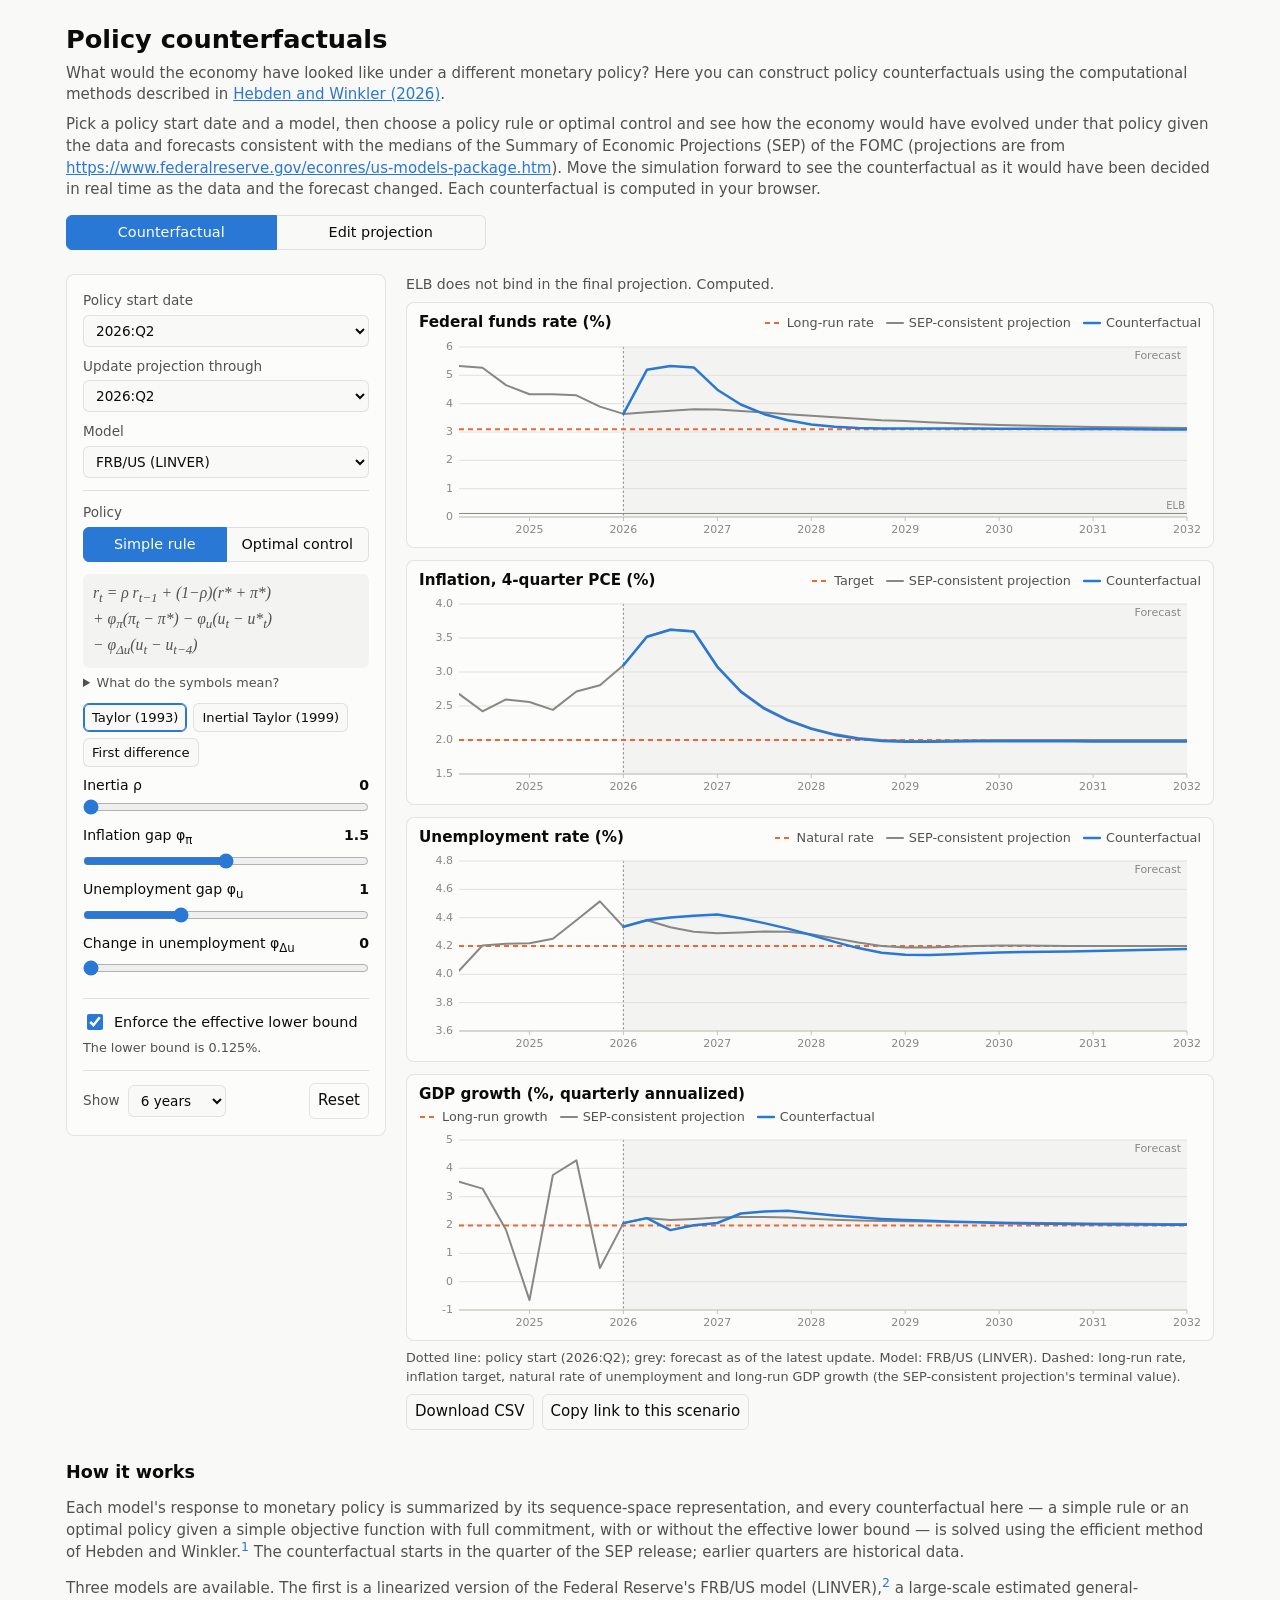
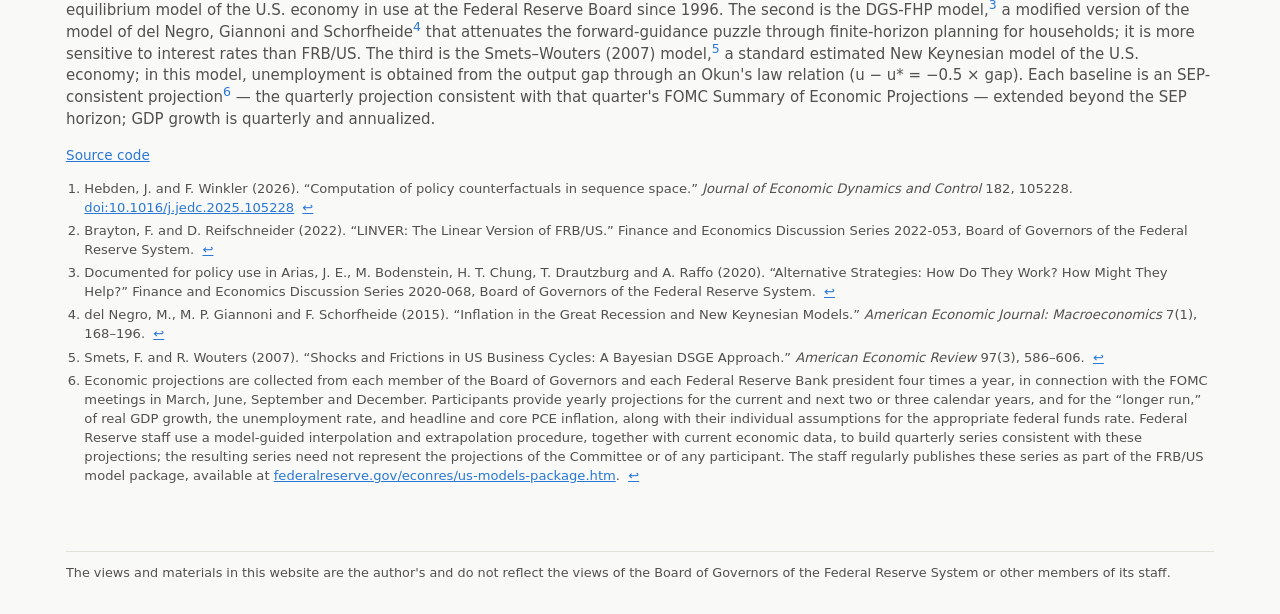
==== web/index.html @ bd397f3a "Open external links in a new tab (they are blank when the page is embedded in Google Sites) Sites su" ====
<!doctype html>
<html lang="en">
<head>
<meta charset="utf-8">
<meta name="viewport" content="width=device-width, initial-scale=1">
<title>Policy Counterfactuals</title>
<meta name="description" content="Interactive monetary policy counterfactuals in sequence space: simple rules and optimal control around SEP-consistent projections, with an effective lower bound.">
<link rel="stylesheet" href="css/style.css?v=__BUILD__">
<script type="module" src="js/app.js?v=__BUILD__"></script>
</head>
<body>
<header class="site">
  <h1>Policy counterfactuals</h1>
  <p class="lede">What would the economy have looked like under a different monetary policy? Here you
    can construct policy counterfactuals using the computational methods described in
    <a href="https://doi.org/10.1016/j.jedc.2025.105228" target="_blank" rel="noopener noreferrer">Hebden and Winkler (2026)</a>.</p>
  <p class="lede">Pick a policy start date and a model, then choose a policy rule or optimal control and see how the
    economy would have evolved under that policy given the data and forecasts consistent with the medians of the
    Summary of Economic Projections (SEP) of the FOMC (projections are from
    <a href="https://www.federalreserve.gov/econres/us-models-package.htm" target="_blank" rel="noopener noreferrer">https://www.federalreserve.gov/econres/us-models-package.htm</a>). Move the simulation forward to see the counterfactual as it
    would have been decided in real time as the data and the forecast changed. Each counterfactual is computed in
    your browser.</p>
  <fieldset class="segmented modes">
    <legend class="sr">Mode</legend>
    <label><input type="radio" name="mode" value="cf" checked autocomplete="off"> Counterfactual</label>
    <label><input type="radio" name="mode" value="edit" autocomplete="off"> Edit projection</label>
  </fieldset>
</header>

<main>
  <aside class="controls" aria-label="Scenario settings">
    <section>
      <label class="field">Policy start date
        <select id="vintage-start"></select>
      </label>
      <label class="field">Update projection through
        <select id="vintage-end"></select>
      </label>
      <p class="hint" id="sequence-hint"></p>
      <label class="field">Model
        <select id="model"></select>
      </label>
    </section>

    <section id="policy-section">
      <fieldset class="segmented">
        <legend>Policy</legend>
        <label><input type="radio" name="policy" value="rule"> Simple rule</label>
        <label><input type="radio" name="policy" value="commitment"> Optimal control</label>
      </fieldset>

      <div id="rule-controls">
        <p class="formula"><span>r<sub>t</sub> = ρ r<sub>t−1</sub></span> <span>+ (1−ρ)(r* + π*)</span>
          <span>+ φ<sub>π</sub>(π<sub>t</sub> − π*)</span> <span>− φ<sub>u</sub>(u<sub>t</sub> − u*<sub>t</sub>)</span>
          <span>− φ<sub>Δu</sub>(u<sub>t</sub> − u<sub>t−4</sub>)</span></p>
        <details class="symbols">
          <summary>What do the symbols mean?</summary>
          <dl>
            <dt>r<sub>t</sub></dt><dd>federal funds rate in quarter t (%)</dd>
            <dt>π<sub>t</sub></dt><dd>inflation, the four-quarter change in the PCE price index (%)</dd>
            <dt>u<sub>t</sub></dt><dd>unemployment rate (%); <i>u*<sub>t</sub></i> is the natural rate of unemployment</dd>
            <dt>π*</dt><dd>the inflation target</dd>
            <dt>r*</dt><dd>the real neutral interest rate, so r* + π* is the long-run level of the funds rate</dd>
            <dt>ρ</dt><dd>inertia: how much of last quarter's rate carries over (0 = none, 1 = the rule only changes the rate)</dd>
            <dt>φ<sub>π</sub></dt><dd>response to inflation above target</dd>
            <dt>φ<sub>u</sub></dt><dd>response to unemployment above its natural rate</dd>
            <dt>φ<sub>Δu</sub></dt><dd>response to the change in unemployment over the past four quarters</dd>
          </dl>
        </details>
        <div class="presets" id="rule-presets" role="group" aria-label="Rule presets"></div>
        <label class="slider">
          <span><span>Inertia ρ</span> <output id="rho-out"></output></span>
          <input type="range" id="rho" min="0" max="1" step="0.01">
        </label>
        <label class="slider">
          <span><span>Inflation gap φ<sub>π</sub></span> <output id="phi_pi-out"></output></span>
          <input type="range" id="phi_pi" min="0" max="3" step="0.025">
        </label>
        <label class="slider">
          <span><span>Unemployment gap φ<sub>u</sub></span> <output id="phi_u-out"></output></span>
          <input type="range" id="phi_u" min="0" max="3" step="0.05">
        </label>
        <label class="slider">
          <span><span>Change in unemployment φ<sub>Δu</sub></span> <output id="phi_du-out"></output></span>
          <input type="range" id="phi_du" min="0" max="2" step="0.05">
        </label>
      </div>

      <div id="loss-controls" hidden>
        <p class="formula"><span>min Σ<sub>t</sub> β<sup>t</sup> [ (π<sub>t</sub> − π*)<sup>2</sup></span>
          <span>+ λ<sub>u</sub>(u<sub>t</sub> − u*<sub>t</sub>)<sup>2</sup></span>
          <span>+ λ<sub>Δr</sub>(r<sub>t</sub> − r<sub>t−1</sub>)<sup>2</sup> ]</span></p>
        <details class="symbols">
          <summary>What do the symbols mean?</summary>
          <dl>
            <dt>min Σ<sub>t</sub></dt><dd>the policymaker chooses the funds rate path that minimizes the total loss over all future quarters t</dd>
            <dt>β</dt><dd>discount factor: how much later quarters count relative to earlier ones (fixed at 0.9963)</dd>
            <dt>π<sub>t</sub>, π*</dt><dd>inflation (four-quarter PCE) and the inflation target</dd>
            <dt>u<sub>t</sub>, u*<sub>t</sub></dt><dd>unemployment rate and the natural rate of unemployment</dd>
            <dt>r<sub>t</sub></dt><dd>federal funds rate in quarter t, so r<sub>t</sub> − r<sub>t−1</sub> is its change</dd>
            <dt>λ<sub>u</sub></dt><dd>weight on unemployment gaps, relative to inflation gaps (whose weight is 1)</dd>
            <dt>λ<sub>Δr</sub></dt><dd>weight on changes in the funds rate, relative to inflation gaps</dd>
          </dl>
        </details>
        <div class="presets" id="loss-presets" role="group" aria-label="Loss presets"></div>
        <label class="slider">
          <span><span>Unemployment weight λ<sub>u</sub></span> <output id="lam_u-out"></output></span>
          <input type="range" id="lam_u" min="0" step="1">
        </label>
        <label class="slider">
          <span><span>Rate-change weight λ<sub>Δr</sub></span> <output id="lam_dr-out"></output></span>
          <input type="range" id="lam_dr" min="0" step="1">
        </label>
        <p class="hint">Weight on inflation normalized to 1; discount factor β = 0.9963. The policymaker optimizes at the SEP date
          under commitment: a path for the funds rate that is never revisited.</p>
      </div>
    </section>

    <section id="elb-section">
      <label class="check"><input type="checkbox" id="elb_on"> Enforce the effective lower bound</label>
      <p class="hint">The lower bound is 0.125%.</p>
    </section>

    <section id="edit-section" hidden>
      <p class="hint first" id="editing-which"></p>
      <p class="hint">Drag a projection line up or down in the charts. Choose the brush above the charts.</p>
      <p class="sub">Long-run levels</p>
      <div class="levels">
        <label>Inflation target π* <input type="number" id="pistar" step="0.25" min="-2" max="10"></label>
        <label>Natural unemployment u* <input type="number" id="ustar" step="0.25" min="0" max="15"></label>
        <label>Long-run funds rate <input type="number" id="lrrate" step="0.25" min="-3" max="12"></label>
        <label id="gstar-row">Long-run GDP growth <input type="number" id="gstar" step="0.25" min="-2" max="8"></label>
      </div>
      <p class="hint" id="lr-rate"></p>
      <p class="hint">Changing a level also moves the projection's paths so they converge to it, and sets the rule intercept and the loss-function target. Changing π* keeps r* fixed, so the long-run funds rate moves with it.</p>
      <div class="edit-buttons">
        <button type="button" id="undo-edit" class="ghost" disabled>Undo</button>
        <button type="button" id="reset-base" class="ghost">Reset to SEP-consistent projections</button>
      </div>
    </section>

    <section class="row">
      <label class="field inline">Show
        <select id="years">
          <option value="3">3 years</option>
          <option value="6">6 years</option>
          <option value="10">10 years</option>
          <option value="20">20 years</option>
        </select>
      </label>
      <button type="button" id="reset" class="ghost">Reset</button>
    </section>
  </aside>

  <section class="results" aria-live="polite">
    <div id="brush-bar" class="brush" hidden>
      <span>Brush</span>
      <div class="presets" role="group" aria-label="Brush width">
        <button type="button" data-brush="point">Single point</button>
        <button type="button" data-brush="2">1 year</button>
        <button type="button" data-brush="6">3 years</button>
      </div>
    </div>
    <p id="edit-notice" class="notice" hidden>Your changes are applied to all SEP projections uniformly. For example, if
      you raise inflation in 2025 by 1 percentage point and start the simulation in 2022, policymakers already expect
      higher inflation in 2022. Surprises or slow learning about user edits are not currently supported in this web
      application.</p>
    <p id="status" class="status">Loading data…</p>
    <div id="charts" class="charts"></div>
    <p class="note"><span id="proj-note"></span> Dashed: long-run rate, inflation target, natural rate
      of unemployment and long-run GDP growth (the SEP-consistent projection's terminal value).</p>
    <div class="actions">
      <button type="button" id="download" class="ghost">Download CSV</button>
      <button type="button" id="copy-link" class="ghost">Copy link to this scenario</button>
    </div>
  </section>
</main>

<section class="about">
  <h2>How it works</h2>
  <p>Each model's response to monetary policy is summarized by its sequence-space representation, and every
    counterfactual here — a simple rule or an optimal policy given a simple objective function with full commitment, with or without the effective
    lower bound — is solved using the efficient method of Hebden and Winkler.<sup><a href="#fn-hw" id="fnref-hw">1</a></sup>
    The counterfactual starts in the quarter of the SEP release; earlier quarters are historical data.</p>
  <p>Three models are available. The first is a linearized version of the Federal Reserve's FRB/US model
    (LINVER),<sup><a href="#fn-linver" id="fnref-linver">2</a></sup> a large-scale estimated general-equilibrium
    model of the U.S. economy in use at the Federal Reserve Board since 1996. The second is the DGS-FHP
    model,<sup><a href="#fn-dgsfhp" id="fnref-dgsfhp">3</a></sup> a modified version of the model of
    del Negro, Giannoni and Schorfheide<sup><a href="#fn-dgs" id="fnref-dgs">4</a></sup> that attenuates the
    forward-guidance puzzle through finite-horizon planning for households; it is more sensitive to interest
    rates than FRB/US. The third is the Smets–Wouters (2007) model,<sup><a href="#fn-sw" id="fnref-sw">5</a></sup>
    a standard estimated New Keynesian model of the U.S. economy; in this model, unemployment is obtained from
    the output gap through an Okun's law relation (u − u* = −0.5 × gap). Each baseline is an SEP-consistent
    projection<sup><a href="#fn-sep" id="fnref-sep">6</a></sup> — the quarterly projection consistent with
    that quarter's FOMC Summary of Economic Projections — extended beyond the SEP horizon; GDP growth is
    quarterly and annualized.</p>
  <p class="cite"><a href="https://github.com/fwnklr/policy_interactive" target="_blank" rel="noopener noreferrer">Source code</a></p>
  <ol class="footnotes">
    <li id="fn-hw">Hebden, J. and F. Winkler (2026). “Computation of policy counterfactuals in sequence
      space.” <i>Journal of Economic Dynamics and Control</i> 182, 105228.
      <a href="https://doi.org/10.1016/j.jedc.2025.105228" target="_blank" rel="noopener noreferrer">doi:10.1016/j.jedc.2025.105228</a>
      <a href="#fnref-hw" class="fn-back" aria-label="Back to text">↩</a></li>
    <li id="fn-linver">Brayton, F. and D. Reifschneider (2022). “LINVER: The Linear Version of FRB/US.”
      Finance and Economics Discussion Series 2022-053, Board of Governors of the Federal Reserve System.
      <a href="#fnref-linver" class="fn-back" aria-label="Back to text">↩</a></li>
    <li id="fn-dgsfhp">Documented for policy use in Arias, J. E., M. Bodenstein, H. T. Chung, T. Drautzburg
      and A. Raffo (2020). “Alternative Strategies: How Do They Work? How Might They Help?” Finance and
      Economics Discussion Series 2020-068, Board of Governors of the Federal Reserve System.
      <a href="#fnref-dgsfhp" class="fn-back" aria-label="Back to text">↩</a></li>
    <li id="fn-dgs">del Negro, M., M. P. Giannoni and F. Schorfheide (2015). “Inflation in the Great
      Recession and New Keynesian Models.” <i>American Economic Journal: Macroeconomics</i> 7(1), 168–196.
      <a href="#fnref-dgs" class="fn-back" aria-label="Back to text">↩</a></li>
    <li id="fn-sw">Smets, F. and R. Wouters (2007). “Shocks and Frictions in US Business Cycles: A Bayesian
      DSGE Approach.” <i>American Economic Review</i> 97(3), 586–606.
      <a href="#fnref-sw" class="fn-back" aria-label="Back to text">↩</a></li>
    <li id="fn-sep">Economic projections are collected from each member of the Board of Governors and each
      Federal Reserve Bank president four times a year, in connection with the FOMC meetings in March, June,
      September and December. Participants provide yearly projections for the current and next two or three
      calendar years, and for the “longer run,” of real GDP growth, the unemployment rate, and headline and
      core PCE inflation, along with their individual assumptions for the appropriate federal funds rate.
      Federal Reserve staff use a model-guided interpolation and extrapolation procedure, together with
      current economic data, to build quarterly series consistent with these projections; the resulting
      series need not represent the projections of the Committee or of any participant. The staff regularly
      publishes these series as part of the FRB/US model package, available at
      <a href="https://www.federalreserve.gov/econres/us-models-package.htm" target="_blank" rel="noopener noreferrer">federalreserve.gov/econres/us-models-package.htm</a>.
      <a href="#fnref-sep" class="fn-back" aria-label="Back to text">↩</a></li>
  </ol>
</section>

<footer class="disclaimer">
  <p>The views and materials in this website are the author's and do not reflect the views of the Board of Governors of
    the Federal Reserve System or other members of its staff.</p>
</footer>
</body>
</html>
---- web/css/style.css ----
:root {
  color-scheme: light;
  --page: #f9f9f7;
  --surface: #fcfcfb;
  --ink: #0b0b0b;
  --ink-2: #52514e;
  --muted: #898781;
  --grid: #e1e0d9;
  --axis: #c3c2b7;
  --border: rgba(11, 11, 11, 0.10);
  --wash: rgba(11, 11, 11, 0.035);
  --cf: #2a78d6;
  --ref: #eb6834;
  --base: #898781;
  --accent: #2a78d6;
  --accent-ink: #ffffff;
  --error: #b3261e;
  --radius: 8px;
  font-family: system-ui, -apple-system, "Segoe UI", sans-serif;
}
@media (prefers-color-scheme: dark) {
  :root:not([data-theme="light"]) {
    color-scheme: dark;
    --page: #0d0d0d;
    --surface: #1a1a19;
    --ink: #ffffff;
    --ink-2: #c3c2b7;
    --muted: #898781;
    --grid: #2c2c2a;
    --axis: #383835;
    --border: rgba(255, 255, 255, 0.10);
    --wash: rgba(255, 255, 255, 0.04);
    --cf: #3987e5;
    --ref: #d95926;
    --base: #9a9890;
    --accent: #3987e5;
    --error: #f2877f;
  }
}
:root[data-theme="dark"] {
  color-scheme: dark;
  --page: #0d0d0d;
  --surface: #1a1a19;
  --ink: #ffffff;
  --ink-2: #c3c2b7;
  --muted: #898781;
  --grid: #2c2c2a;
  --axis: #383835;
  --border: rgba(255, 255, 255, 0.10);
  --wash: rgba(255, 255, 255, 0.04);
  --cf: #3987e5;
  --ref: #d95926;
  --base: #9a9890;
  --accent: #3987e5;
  --error: #f2877f;
}

* { box-sizing: border-box; }
body {
  margin: 0;
  background: var(--page);
  color: var(--ink);
  font-size: 15px;
  line-height: 1.45;
}
h1, h2, h3 { line-height: 1.2; margin: 0; }

header.site, main, .about, .disclaimer {
  max-width: 1180px;
  margin: 0 auto;
  padding: 0 16px;
}
header.site { padding-top: 24px; padding-bottom: 8px; }
header.site h1 { font-size: 1.6rem; font-weight: 650; }
.lede { color: var(--ink-2); margin: 8px 0 0; }
.lede a { color: var(--accent); }

main {
  display: grid;
  grid-template-columns: 320px minmax(0, 1fr);
  gap: 20px;
  padding-top: 16px;
  padding-bottom: 16px;
  align-items: start;
}
@media (max-width: 860px) {
  main { grid-template-columns: minmax(0, 1fr); }
}

/* ---------- controls ---------- */
.controls {
  background: var(--surface);
  border: 1px solid var(--border);
  border-radius: var(--radius);
  padding: 4px 16px;
}
@media (min-width: 861px) {
  .controls { position: sticky; top: 12px; }
}
.controls section { padding: 12px 0; border-top: 1px solid var(--grid); }
.controls section:first-child { border-top: 0; }
.field { display: grid; gap: 4px; font-size: 0.85rem; color: var(--ink-2); margin-bottom: 10px; }
.field:last-child { margin-bottom: 0; }
.field.inline { display: flex; align-items: center; gap: 8px; margin: 0; }
select, button {
  font: inherit;
  color: var(--ink);
  background: var(--page);
  border: 1px solid var(--border);
  border-radius: 6px;
  padding: 6px 8px;
}
select { width: 100%; }
.field.inline select { width: auto; }
button { cursor: pointer; }
button:hover { background: var(--wash); }
button:focus-visible, select:focus-visible, input:focus-visible, svg:focus-visible {
  outline: 2px solid var(--accent);
  outline-offset: 2px;
}

.segmented { border: 0; padding: 0; margin: 0 0 12px; display: flex; gap: 0; flex-wrap: wrap; }
.segmented legend { font-size: 0.85rem; color: var(--ink-2); margin-bottom: 4px; padding: 0; }
.segmented label {
  flex: 1;
  text-align: center;
  font-size: 0.9rem;
  padding: 6px 8px;
  border: 1px solid var(--border);
  cursor: pointer;
  background: var(--page);
}
.segmented label:first-of-type { border-radius: 6px 0 0 6px; }
.segmented label:last-of-type { border-radius: 0 6px 6px 0; border-left: 0; }
.segmented input { position: absolute; opacity: 0; pointer-events: none; }
.segmented label:has(input:checked) { background: var(--accent); color: var(--accent-ink); border-color: var(--accent); }
.segmented label:has(input:focus-visible) { outline: 2px solid var(--accent); outline-offset: 2px; }

.formula {
  font-family: "Times New Roman", Times, serif;
  font-style: italic;
  font-size: 0.98rem;
  color: var(--ink-2);
  background: var(--wash);
  border-radius: 6px;
  padding: 8px 10px;
  margin: 0 0 10px;
}
.formula > span { white-space: nowrap; }
.presets { display: flex; flex-wrap: wrap; gap: 6px; margin-bottom: 8px; }
.presets button { font-size: 0.82rem; padding: 4px 8px; }
.presets button[aria-pressed="true"] { border-color: var(--accent); box-shadow: inset 0 0 0 1px var(--accent); }

.slider { display: grid; gap: 2px; margin: 8px 0; font-size: 0.88rem; }
.slider > span { display: flex; justify-content: space-between; gap: 8px; }
.slider output { font-variant-numeric: tabular-nums; font-weight: 600; }
input[type="range"] { width: 100%; accent-color: var(--accent); margin: 2px 0; }
input[type="range"]:disabled { opacity: 0.4; }
.hint { font-size: 0.8rem; color: var(--ink-2); margin: 6px 0 0; }
.check { display: flex; gap: 8px; align-items: center; font-size: 0.9rem; }
.check input { accent-color: var(--accent); width: 16px; height: 16px; }
.row { display: flex; justify-content: space-between; align-items: center; gap: 8px; }
.ghost { background: transparent; }

/* ---------- results ---------- */
.results { min-width: 0; }
.status { margin: 0 0 8px; min-height: 1.45em; font-size: 0.88rem; color: var(--ink-2); }
.status[data-kind="error"] { color: var(--error); font-weight: 600; }
.charts { display: grid; gap: 12px; transition: opacity 0.15s; }
body.busy .charts { opacity: 0.6; }
.panel {
  margin: 0;
  background: var(--surface);
  border: 1px solid var(--border);
  border-radius: var(--radius);
  padding: 10px 12px 4px;
}
.panel figcaption { display: flex; flex-wrap: wrap; justify-content: space-between; align-items: baseline; gap: 4px 12px; }
.panel h3 { font-size: 0.95rem; font-weight: 600; }
.panel-legend { display: flex; flex-wrap: wrap; gap: 4px 12px; font-size: 0.8rem; color: var(--ink-2); }
.key { display: inline-flex; align-items: center; gap: 5px; }
.plot { position: relative; height: 210px; }
@media (max-width: 520px) { .plot { height: 180px; } }
.plot svg { display: block; width: 100%; height: 100%; touch-action: pan-y; }

.grid { stroke: var(--grid); stroke-width: 1; }
.axis { stroke: var(--axis); stroke-width: 1; }
.tick { fill: var(--muted); font-size: 11px; font-variant-numeric: tabular-nums; }
.projection { fill: var(--wash); }
.proj-label { fill: var(--muted); font-size: 11px; }
.mark-rule { stroke: var(--muted); stroke-width: 1; stroke-dasharray: 1.5 3; stroke-linecap: round; }
.hline { stroke: var(--muted); stroke-width: 1; }
.hline-label { fill: var(--muted); font-size: 10px; }
.series { fill: none; stroke-width: 2; stroke-linejoin: round; stroke-linecap: round; }
.series.cf { stroke: var(--cf); stroke-width: 2.5; }
.series.base { stroke: var(--base); }
.series.ref { stroke: var(--ref); stroke-dasharray: 5 4; stroke-linecap: butt; }
.crosshair { stroke: var(--muted); stroke-width: 1; }
.dot { stroke: var(--surface); stroke-width: 2; }
.dot.cf { fill: var(--cf); }
.dot.base { fill: var(--base); }
.dot.ref { fill: var(--ref); }
.hit { fill: transparent; cursor: crosshair; }

.tooltip {
  position: absolute;
  top: 6px;
  pointer-events: none;
  background: var(--surface);
  border: 1px solid var(--border);
  border-radius: 6px;
  box-shadow: 0 2px 8px rgba(0, 0, 0, 0.12);
  padding: 6px 8px;
  font-size: 0.8rem;
  white-space: nowrap;
  z-index: 2;
}
.tip-date { color: var(--ink-2); margin-bottom: 2px; }
.tip-row { display: flex; align-items: center; gap: 6px; }
.tip-row strong { font-variant-numeric: tabular-nums; min-width: 3.2em; }
.tip-row span { color: var(--ink-2); }

.note { font-size: 0.8rem; color: var(--ink-2); margin: 8px 0; }
.actions { display: flex; flex-wrap: wrap; gap: 8px; }

/* ---------- about ---------- */
.about { padding-top: 8px; padding-bottom: 40px; color: var(--ink-2); max-width: 1180px; }
.about h2 { font-size: 1.1rem; color: var(--ink); margin: 8px 0; }
.about p { max-width: none; }
.about a { color: var(--accent); }
.cite { font-size: 0.85rem; }
.about sup { line-height: 0; }
.about sup a { text-decoration: none; }
.footnotes {
  max-width: none;
  font-size: 0.82rem;
  color: var(--ink-2);
  padding-left: 1.4em;
  margin: 14px 0;
}
.footnotes li { margin: 4px 0; }
.fn-back { margin-left: 4px; }

/* ---------- edit mode ---------- */
.sr { position: absolute; width: 1px; height: 1px; overflow: hidden; clip: rect(0 0 0 0); }
.segmented.modes { margin: 14px 0 0; max-width: 420px; }
.hint.first { margin-top: 0; }
.sub { font-size: 0.85rem; color: var(--ink-2); margin: 12px 0 4px; }
.levels { display: grid; gap: 6px; }
.levels label { display: flex; justify-content: space-between; align-items: center; gap: 8px; font-size: 0.88rem; }
.levels input {
  width: 5.5em; font: inherit; color: var(--ink); background: var(--page);
  border: 1px solid var(--border); border-radius: 6px; padding: 4px 6px; text-align: right;
}

.editable .hit { cursor: ns-resize; }
.editable svg { touch-action: none; }
.editable .panel { outline: 1px dashed var(--accent); outline-offset: -1px; }
.brush { display: flex; align-items: center; gap: 10px; margin: 0 0 8px; font-size: 0.85rem; color: var(--ink-2); }
.brush .presets { margin: 0; }
.brush[hidden] { display: none; }

.disclaimer { padding-top: 12px; padding-bottom: 32px; color: var(--ink-2); font-size: 0.8rem; }
.disclaimer p { margin: 0; padding-top: 12px; border-top: 1px solid var(--grid); }

.edit-buttons { display: flex; gap: 8px; flex-wrap: wrap; margin-top: 10px; }
.edit-buttons button:disabled { opacity: 0.45; cursor: default; }
.notice {
  margin: 0 0 10px; padding: 8px 12px; font-size: 0.85rem; color: var(--ink);
  background: var(--wash); border-left: 3px solid var(--ref); border-radius: 4px;
}

.symbols { margin: -4px 0 10px; font-size: 0.8rem; color: var(--ink-2); }
.symbols summary { cursor: pointer; }
.symbols dl { display: grid; grid-template-columns: max-content 1fr; gap: 4px 10px; margin: 8px 0 0; }
.symbols dt { font-family: "Times New Roman", Times, serif; font-style: italic; color: var(--ink); white-space: nowrap; }
.symbols dd { margin: 0; }
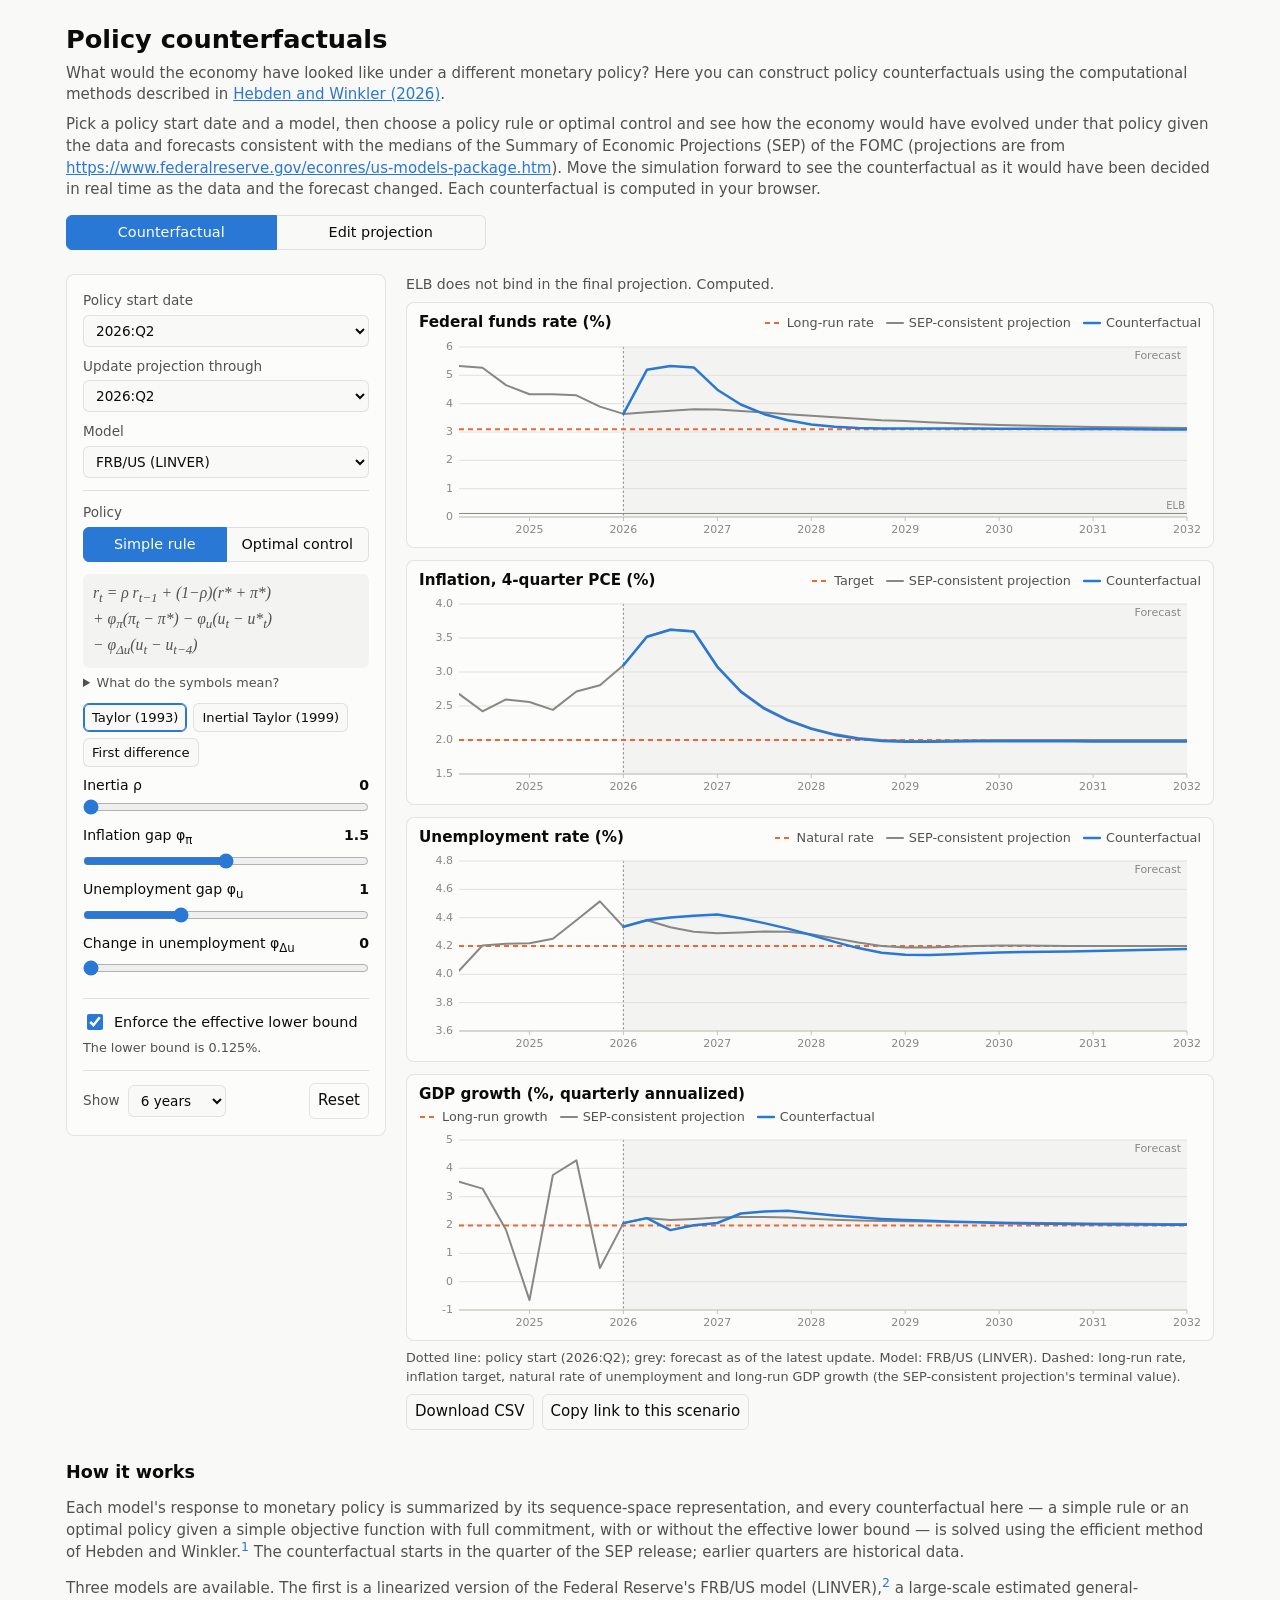
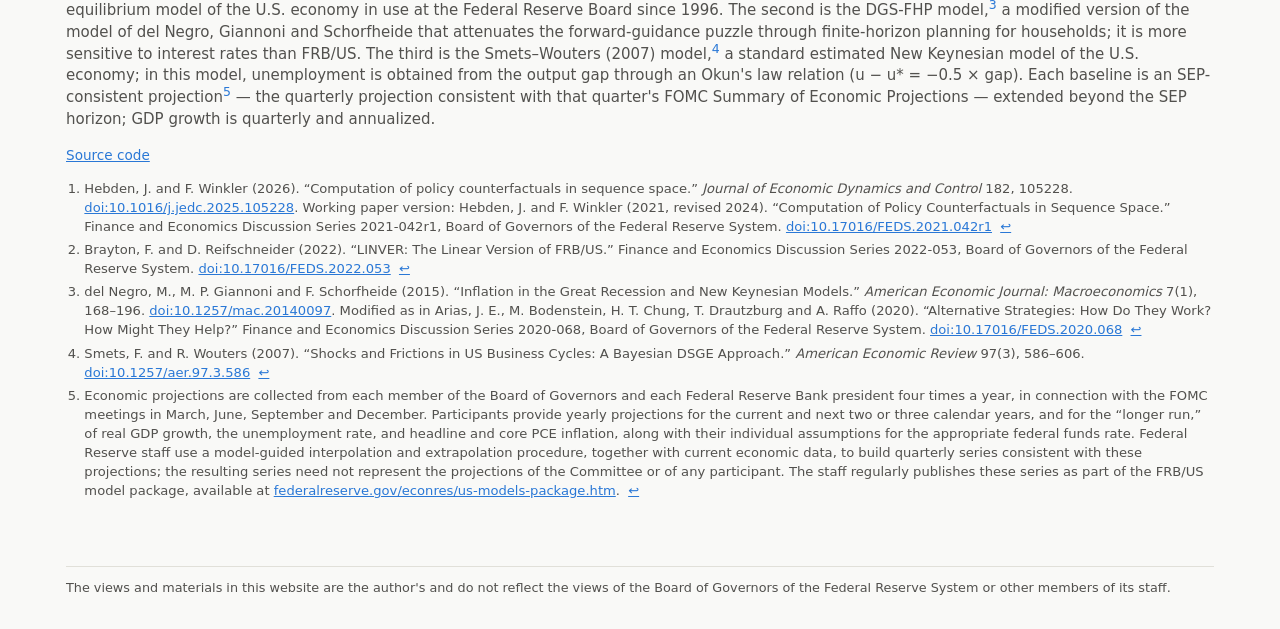
==== commit 224b8220: "Footnotes: DOI links throughout, FEDS working paper version, merged DGS-FHP reference - DOI links fo" ====
--- a/web/index.html
+++ b/web/index.html
@@ -186,32 +186,35 @@
     (LINVER),<sup><a href="#fn-linver" id="fnref-linver">2</a></sup> a large-scale estimated general-equilibrium
     model of the U.S. economy in use at the Federal Reserve Board since 1996. The second is the DGS-FHP
     model,<sup><a href="#fn-dgsfhp" id="fnref-dgsfhp">3</a></sup> a modified version of the model of
-    del Negro, Giannoni and Schorfheide<sup><a href="#fn-dgs" id="fnref-dgs">4</a></sup> that attenuates the
+    del Negro, Giannoni and Schorfheide that attenuates the
     forward-guidance puzzle through finite-horizon planning for households; it is more sensitive to interest
-    rates than FRB/US. The third is the Smets–Wouters (2007) model,<sup><a href="#fn-sw" id="fnref-sw">5</a></sup>
+    rates than FRB/US. The third is the Smets–Wouters (2007) model,<sup><a href="#fn-sw" id="fnref-sw">4</a></sup>
     a standard estimated New Keynesian model of the U.S. economy; in this model, unemployment is obtained from
     the output gap through an Okun's law relation (u − u* = −0.5 × gap). Each baseline is an SEP-consistent
-    projection<sup><a href="#fn-sep" id="fnref-sep">6</a></sup> — the quarterly projection consistent with
+    projection<sup><a href="#fn-sep" id="fnref-sep">5</a></sup> — the quarterly projection consistent with
     that quarter's FOMC Summary of Economic Projections — extended beyond the SEP horizon; GDP growth is
     quarterly and annualized.</p>
   <p class="cite"><a href="https://github.com/fwnklr/policy_interactive" target="_blank" rel="noopener noreferrer">Source code</a></p>
   <ol class="footnotes">
     <li id="fn-hw">Hebden, J. and F. Winkler (2026). “Computation of policy counterfactuals in sequence
-      space.” <i>Journal of Economic Dynamics and Control</i> 182, 105228.
-      <a href="https://doi.org/10.1016/j.jedc.2025.105228" target="_blank" rel="noopener noreferrer">doi:10.1016/j.jedc.2025.105228</a>
+      space.” <i>Journal of Economic Dynamics and Control</i> 182, 105228. <a href="https://doi.org/10.1016/j.jedc.2025.105228" target="_blank" rel="noopener noreferrer">doi:10.1016/j.jedc.2025.105228</a>.
+      Working paper version: Hebden, J. and F. Winkler (2021, revised 2024). “Computation of Policy Counterfactuals
+      in Sequence Space.” Finance and Economics Discussion Series 2021-042r1, Board of Governors of the Federal
+      Reserve System. <a href="https://doi.org/10.17016/FEDS.2021.042r1" target="_blank" rel="noopener noreferrer">doi:10.17016/FEDS.2021.042r1</a>
       <a href="#fnref-hw" class="fn-back" aria-label="Back to text">↩</a></li>
     <li id="fn-linver">Brayton, F. and D. Reifschneider (2022). “LINVER: The Linear Version of FRB/US.”
       Finance and Economics Discussion Series 2022-053, Board of Governors of the Federal Reserve System.
+      <a href="https://doi.org/10.17016/FEDS.2022.053" target="_blank" rel="noopener noreferrer">doi:10.17016/FEDS.2022.053</a>
       <a href="#fnref-linver" class="fn-back" aria-label="Back to text">↩</a></li>
-    <li id="fn-dgsfhp">Documented for policy use in Arias, J. E., M. Bodenstein, H. T. Chung, T. Drautzburg
+    <li id="fn-dgsfhp">del Negro, M., M. P. Giannoni and F. Schorfheide (2015). “Inflation in the Great
+      Recession and New Keynesian Models.” <i>American Economic Journal: Macroeconomics</i> 7(1), 168–196.
+      <a href="https://doi.org/10.1257/mac.20140097" target="_blank" rel="noopener noreferrer">doi:10.1257/mac.20140097</a>. Modified as in Arias, J. E., M. Bodenstein, H. T. Chung, T. Drautzburg
       and A. Raffo (2020). “Alternative Strategies: How Do They Work? How Might They Help?” Finance and
       Economics Discussion Series 2020-068, Board of Governors of the Federal Reserve System.
+      <a href="https://doi.org/10.17016/FEDS.2020.068" target="_blank" rel="noopener noreferrer">doi:10.17016/FEDS.2020.068</a>
       <a href="#fnref-dgsfhp" class="fn-back" aria-label="Back to text">↩</a></li>
-    <li id="fn-dgs">del Negro, M., M. P. Giannoni and F. Schorfheide (2015). “Inflation in the Great
-      Recession and New Keynesian Models.” <i>American Economic Journal: Macroeconomics</i> 7(1), 168–196.
-      <a href="#fnref-dgs" class="fn-back" aria-label="Back to text">↩</a></li>
     <li id="fn-sw">Smets, F. and R. Wouters (2007). “Shocks and Frictions in US Business Cycles: A Bayesian
-      DSGE Approach.” <i>American Economic Review</i> 97(3), 586–606.
+      DSGE Approach.” <i>American Economic Review</i> 97(3), 586–606. <a href="https://doi.org/10.1257/aer.97.3.586" target="_blank" rel="noopener noreferrer">doi:10.1257/aer.97.3.586</a>
       <a href="#fnref-sw" class="fn-back" aria-label="Back to text">↩</a></li>
     <li id="fn-sep">Economic projections are collected from each member of the Board of Governors and each
       Federal Reserve Bank president four times a year, in connection with the FOMC meetings in March, June,
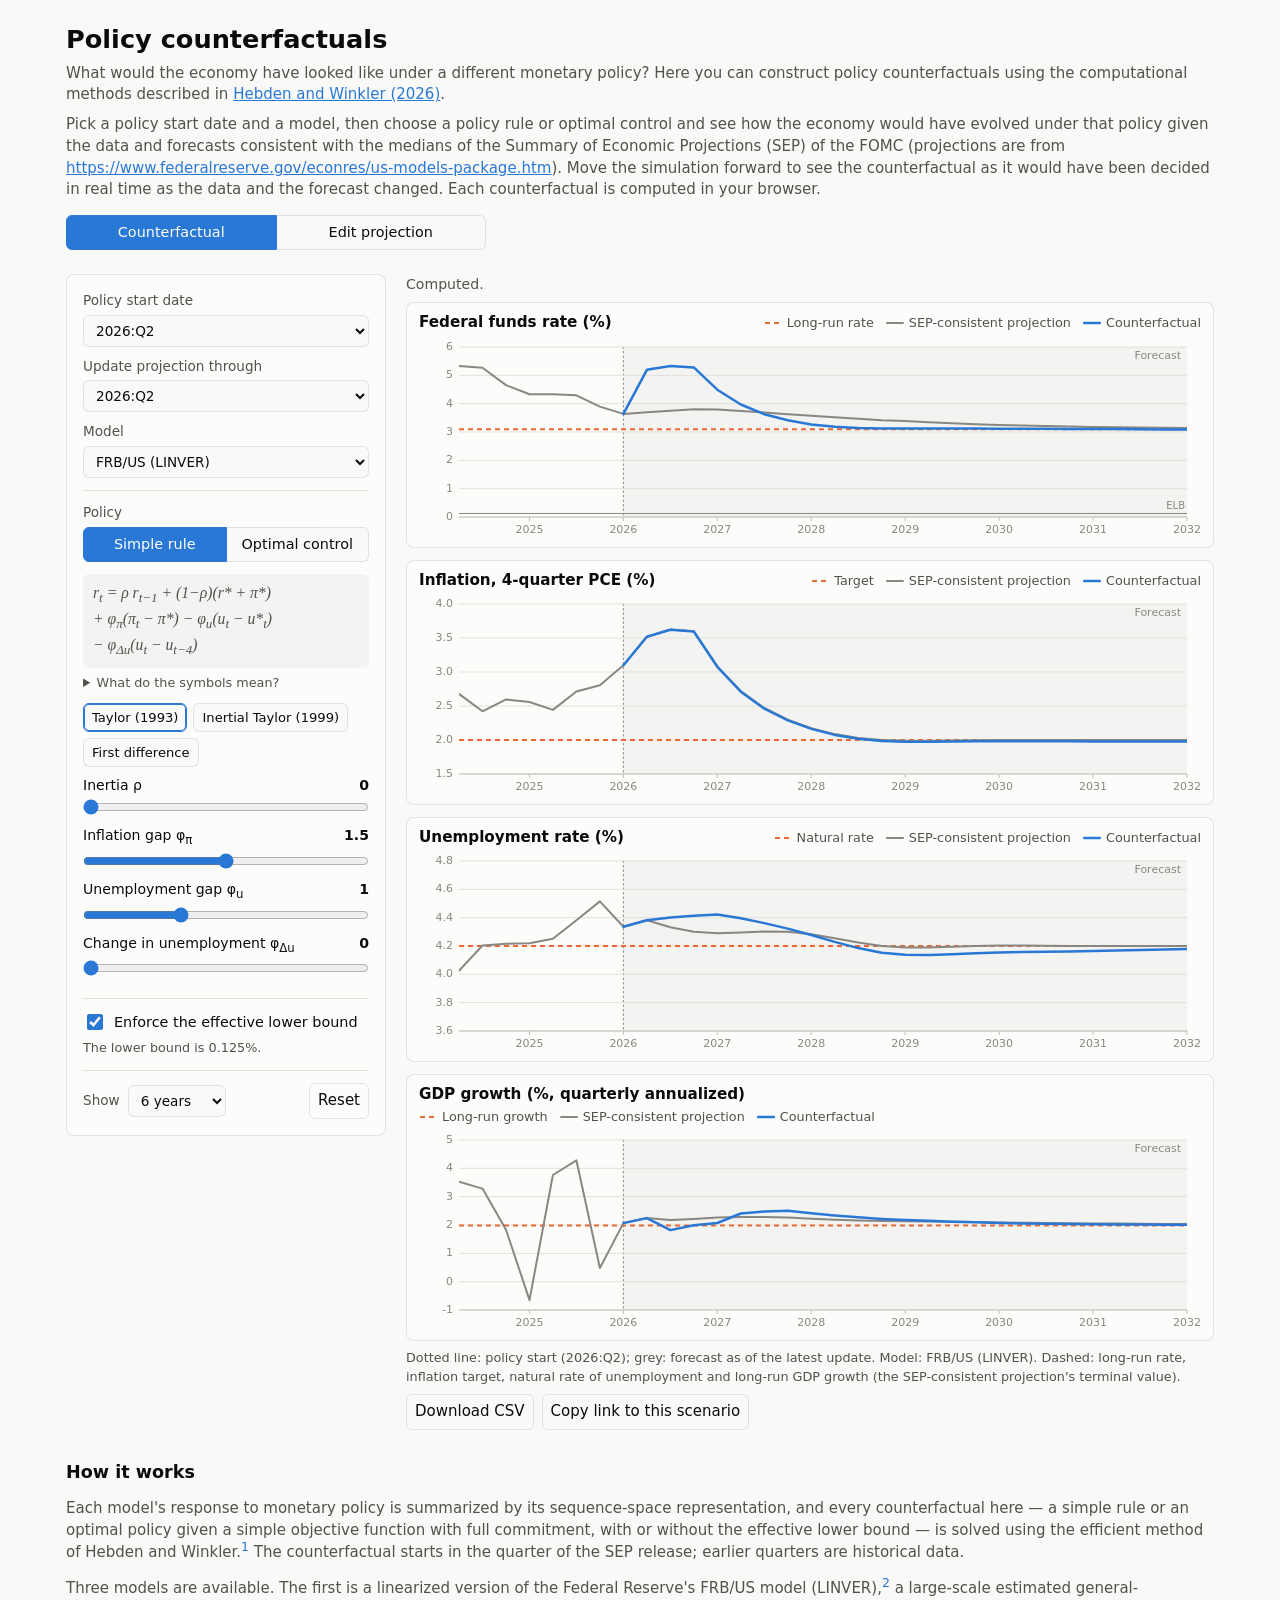
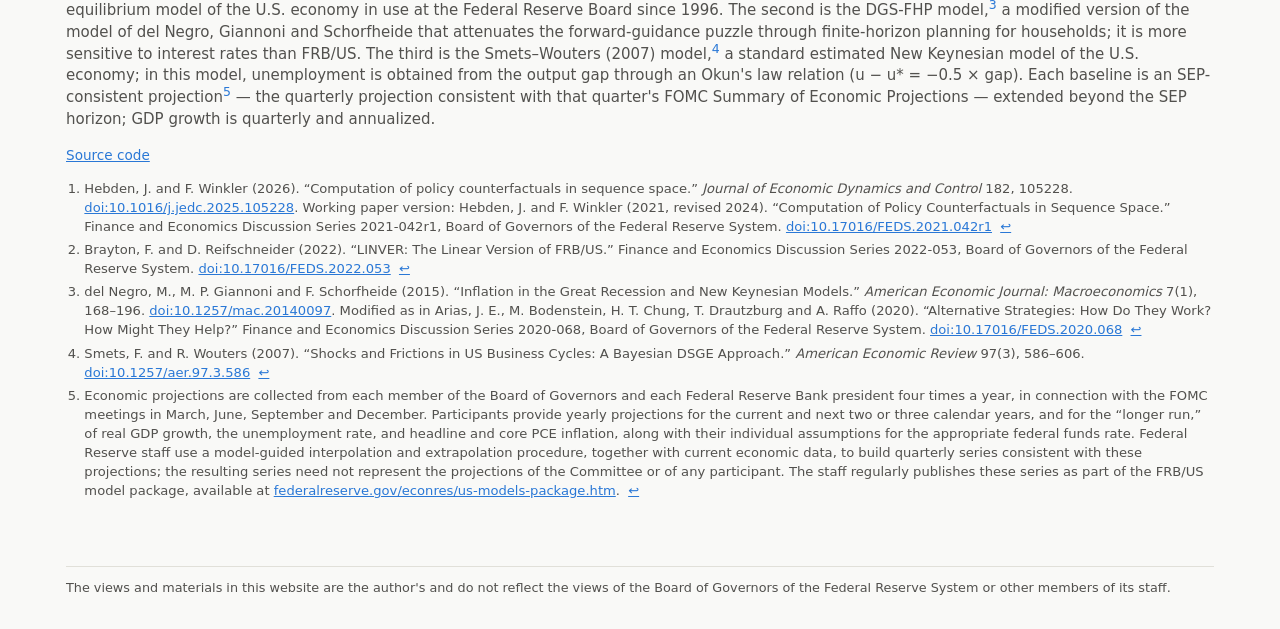
==== commit 58a01159: "Remove the sequence hint and the 'ELB binds / does not bind' status text Co-Authored-By: Claude Sonn" ====
--- a/web/index.html
+++ b/web/index.html
@@ -36,7 +36,6 @@
       <label class="field">Update projection through
         <select id="vintage-end"></select>
       </label>
-      <p class="hint" id="sequence-hint"></p>
       <label class="field">Model
         <select id="model"></select>
       </label>
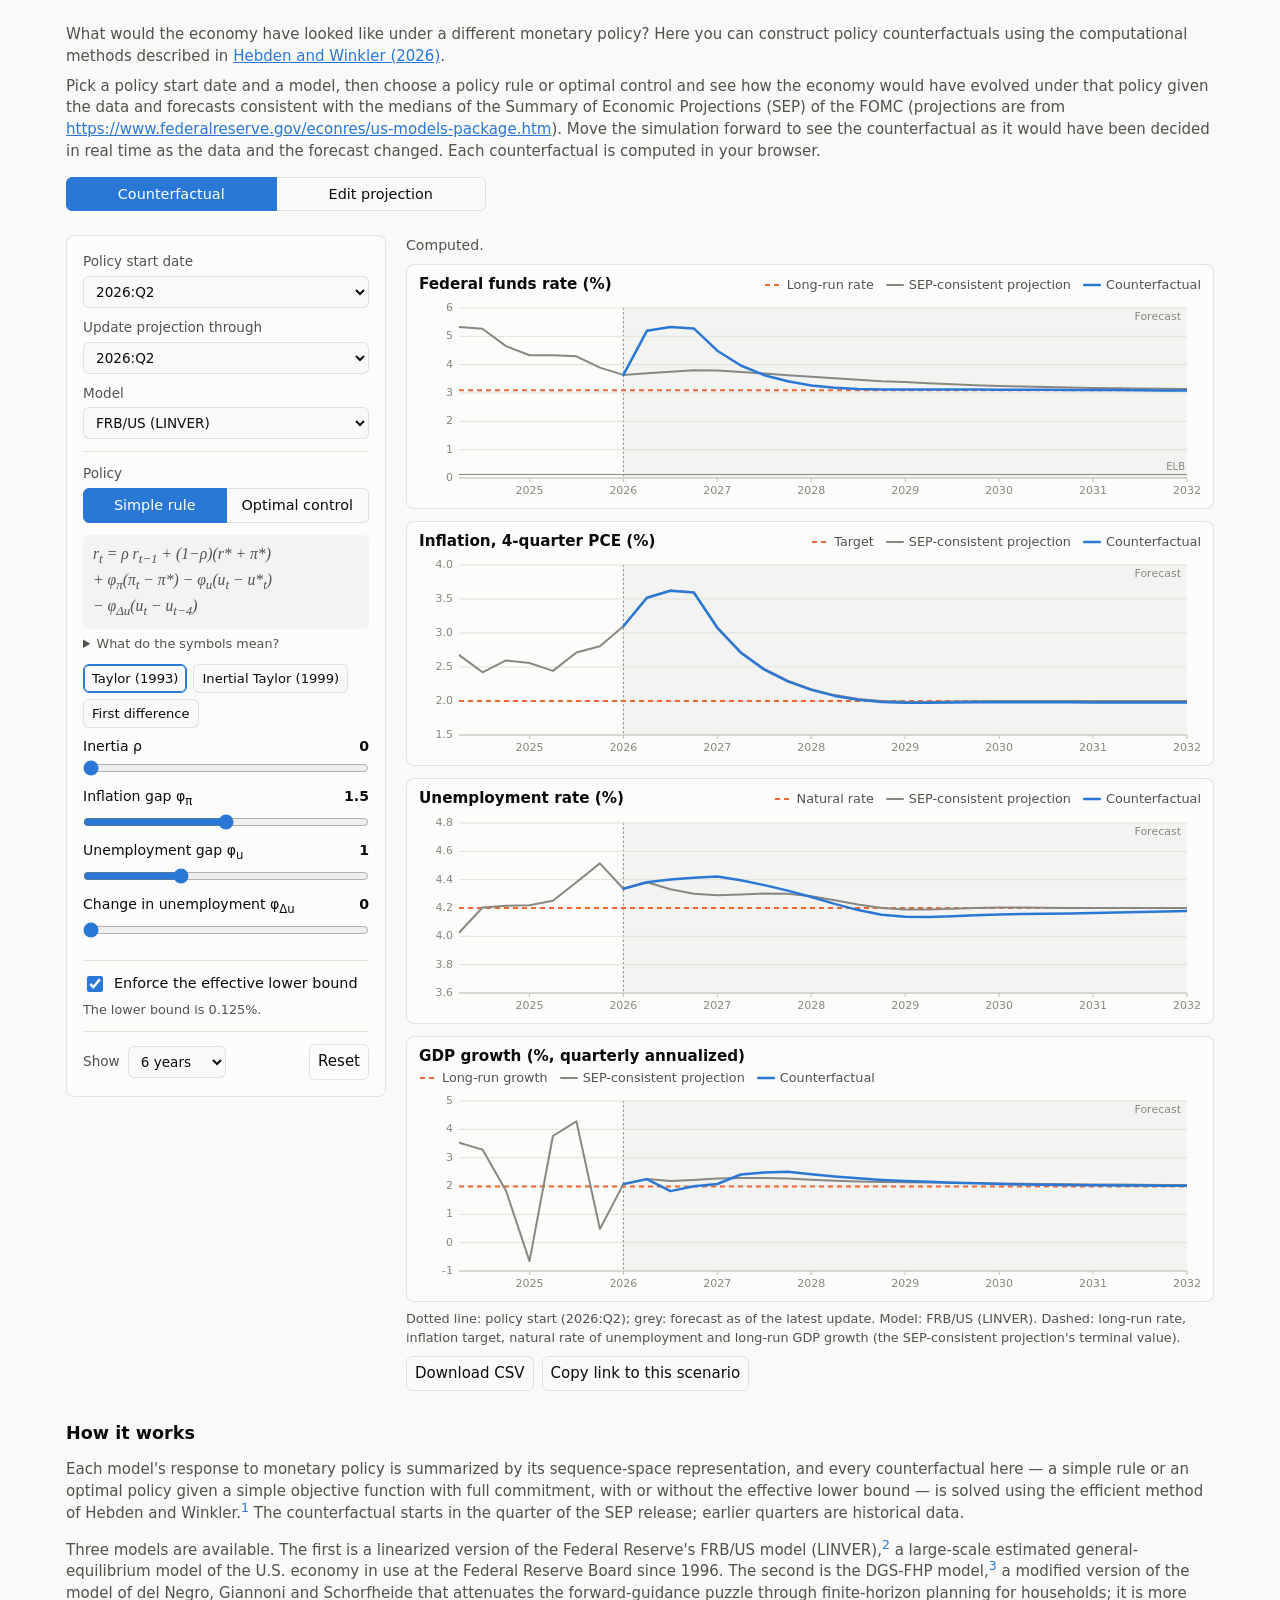
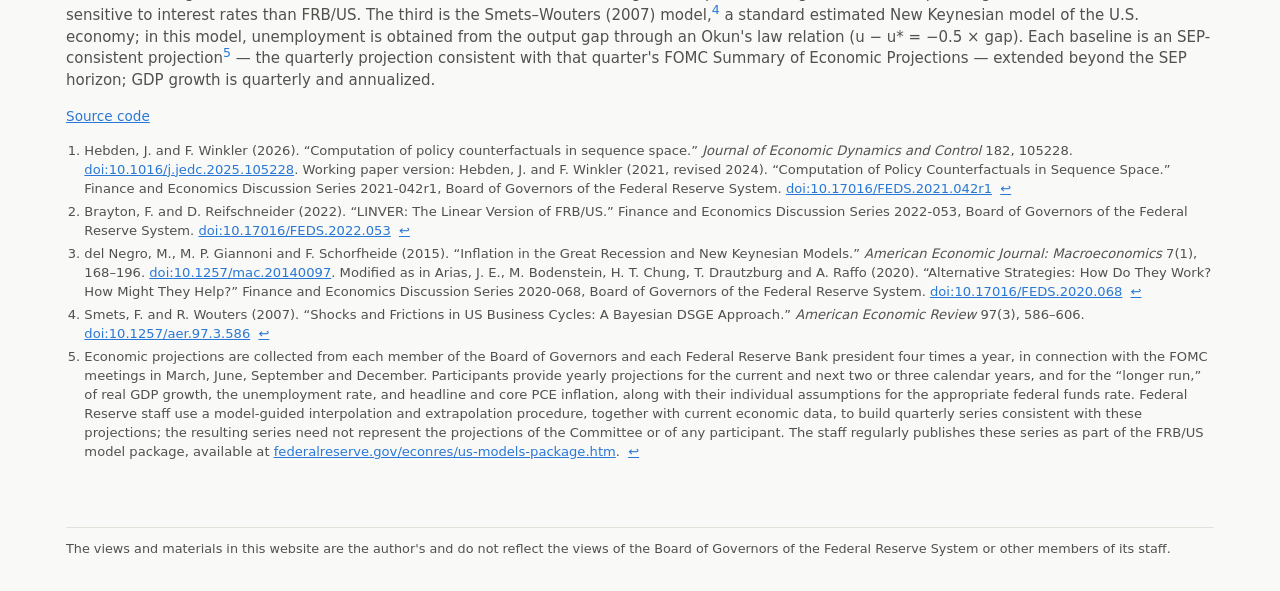
==== commit e9c82691: "Remove the visible page title (kept as a screen-reader-only heading) Co-Authored-By: Claude Sonnet 5" ====
--- a/web/index.html
+++ b/web/index.html
@@ -10,7 +10,7 @@
 </head>
 <body>
 <header class="site">
-  <h1>Policy counterfactuals</h1>
+  <h1 class="sr">Policy counterfactuals</h1>   <!-- visually hidden; kept as the page heading for screen readers -->
   <p class="lede">What would the economy have looked like under a different monetary policy? Here you
     can construct policy counterfactuals using the computational methods described in
     <a href="https://doi.org/10.1016/j.jedc.2025.105228" target="_blank" rel="noopener noreferrer">Hebden and Winkler (2026)</a>.</p>
--- a/web/css/style.css
+++ b/web/css/style.css
@@ -70,8 +70,7 @@
   margin: 0 auto;
   padding: 0 16px;
 }
-header.site { padding-top: 24px; padding-bottom: 8px; }
-header.site h1 { font-size: 1.6rem; font-weight: 650; }
+header.site { padding-top: 16px; padding-bottom: 8px; }
 .lede { color: var(--ink-2); margin: 8px 0 0; }
 .lede a { color: var(--accent); }
 
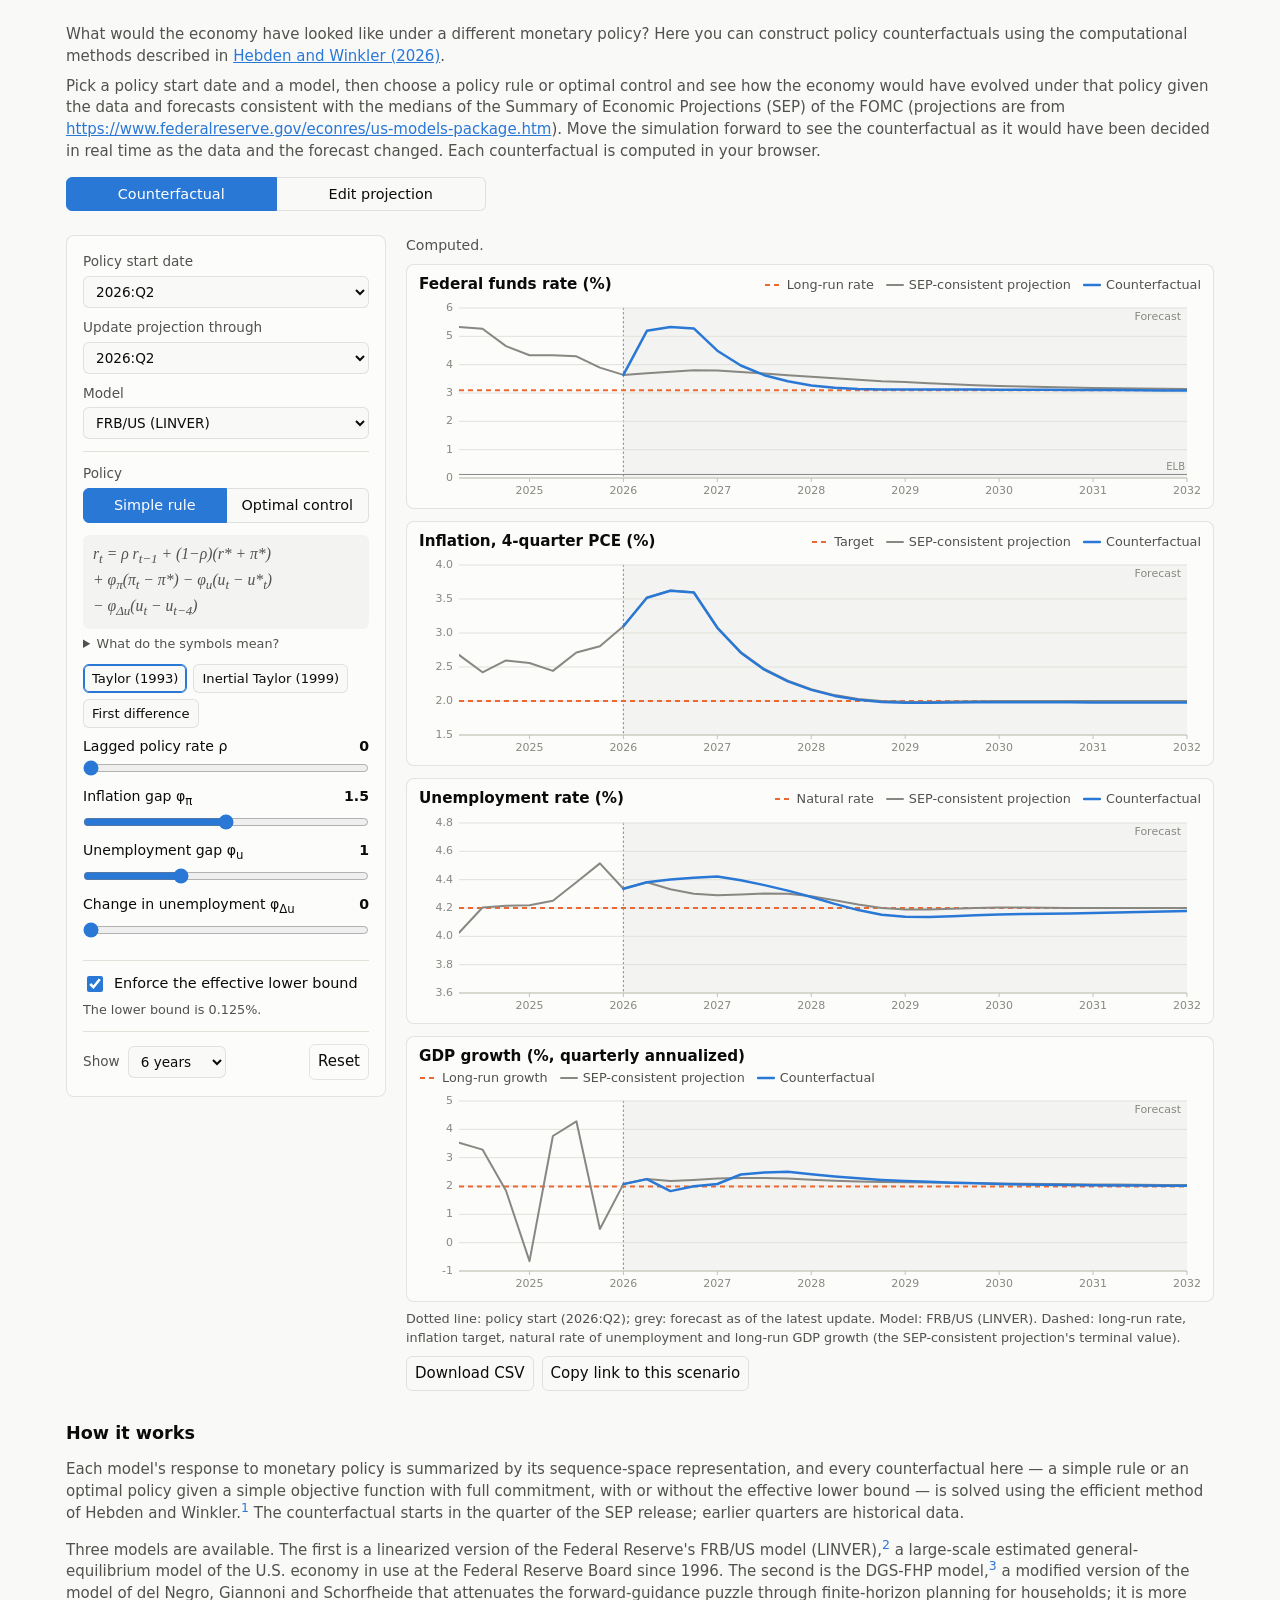
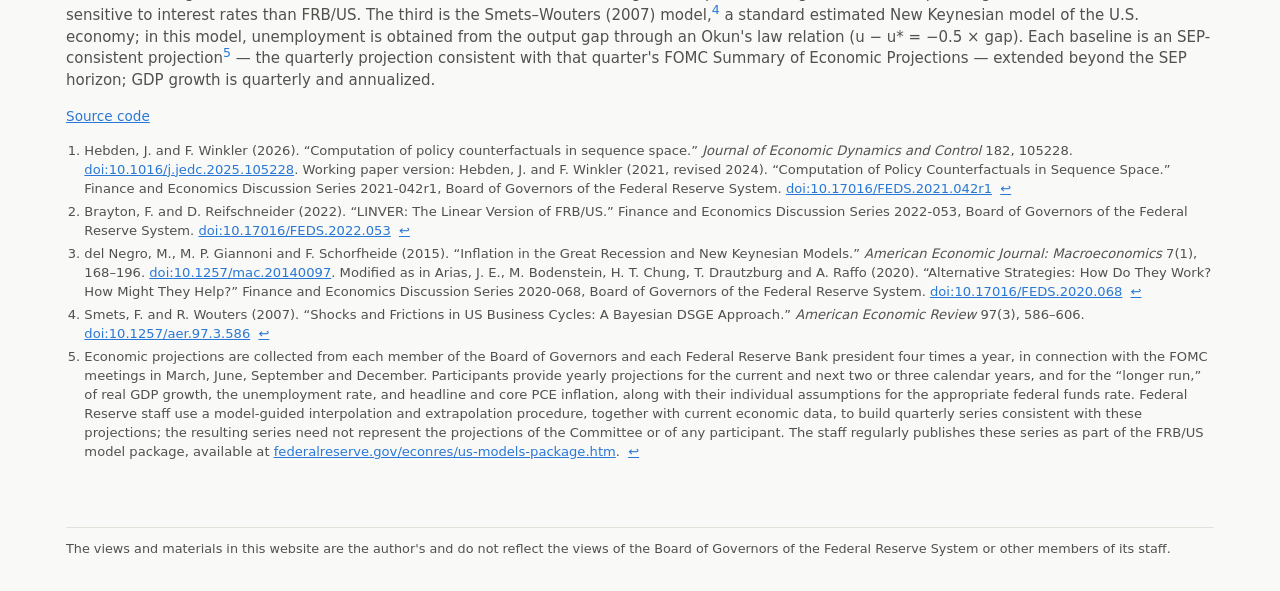
==== commit 5635bee7: "Relabel: 'Inertia' -> 'Lagged policy rate'; optimal control 'weight' -> 'penalty' Co-Authored-By: Cl" ====
--- a/web/index.html
+++ b/web/index.html
@@ -60,7 +60,7 @@
             <dt>u<sub>t</sub></dt><dd>unemployment rate (%); <i>u*<sub>t</sub></i> is the natural rate of unemployment</dd>
             <dt>π*</dt><dd>the inflation target</dd>
             <dt>r*</dt><dd>the real neutral interest rate, so r* + π* is the long-run level of the funds rate</dd>
-            <dt>ρ</dt><dd>inertia: how much of last quarter's rate carries over (0 = none, 1 = the rule only changes the rate)</dd>
+            <dt>ρ</dt><dd>coefficient on the lagged policy rate: how much of last quarter's rate carries over (0 = none, 1 = the rule only changes the rate)</dd>
             <dt>φ<sub>π</sub></dt><dd>response to inflation above target</dd>
             <dt>φ<sub>u</sub></dt><dd>response to unemployment above its natural rate</dd>
             <dt>φ<sub>Δu</sub></dt><dd>response to the change in unemployment over the past four quarters</dd>
@@ -68,7 +68,7 @@
         </details>
         <div class="presets" id="rule-presets" role="group" aria-label="Rule presets"></div>
         <label class="slider">
-          <span><span>Inertia ρ</span> <output id="rho-out"></output></span>
+          <span><span>Lagged policy rate ρ</span> <output id="rho-out"></output></span>
           <input type="range" id="rho" min="0" max="1" step="0.01">
         </label>
         <label class="slider">
@@ -97,20 +97,20 @@
             <dt>π<sub>t</sub>, π*</dt><dd>inflation (four-quarter PCE) and the inflation target</dd>
             <dt>u<sub>t</sub>, u*<sub>t</sub></dt><dd>unemployment rate and the natural rate of unemployment</dd>
             <dt>r<sub>t</sub></dt><dd>federal funds rate in quarter t, so r<sub>t</sub> − r<sub>t−1</sub> is its change</dd>
-            <dt>λ<sub>u</sub></dt><dd>weight on unemployment gaps, relative to inflation gaps (whose weight is 1)</dd>
-            <dt>λ<sub>Δr</sub></dt><dd>weight on changes in the funds rate, relative to inflation gaps</dd>
+            <dt>λ<sub>u</sub></dt><dd>penalty on unemployment gaps, relative to inflation gaps (whose penalty is 1)</dd>
+            <dt>λ<sub>Δr</sub></dt><dd>penalty on changes in the funds rate, relative to inflation gaps</dd>
           </dl>
         </details>
         <div class="presets" id="loss-presets" role="group" aria-label="Loss presets"></div>
         <label class="slider">
-          <span><span>Unemployment weight λ<sub>u</sub></span> <output id="lam_u-out"></output></span>
+          <span><span>Unemployment penalty λ<sub>u</sub></span> <output id="lam_u-out"></output></span>
           <input type="range" id="lam_u" min="0" step="1">
         </label>
         <label class="slider">
-          <span><span>Rate-change weight λ<sub>Δr</sub></span> <output id="lam_dr-out"></output></span>
+          <span><span>Rate-change penalty λ<sub>Δr</sub></span> <output id="lam_dr-out"></output></span>
           <input type="range" id="lam_dr" min="0" step="1">
         </label>
-        <p class="hint">Weight on inflation normalized to 1; discount factor β = 0.9963. The policymaker optimizes at the SEP date
+        <p class="hint">Penalty on inflation normalized to 1; discount factor β = 0.9963. The policymaker optimizes at the SEP date
           under commitment: a path for the funds rate that is never revisited.</p>
       </div>
     </section>
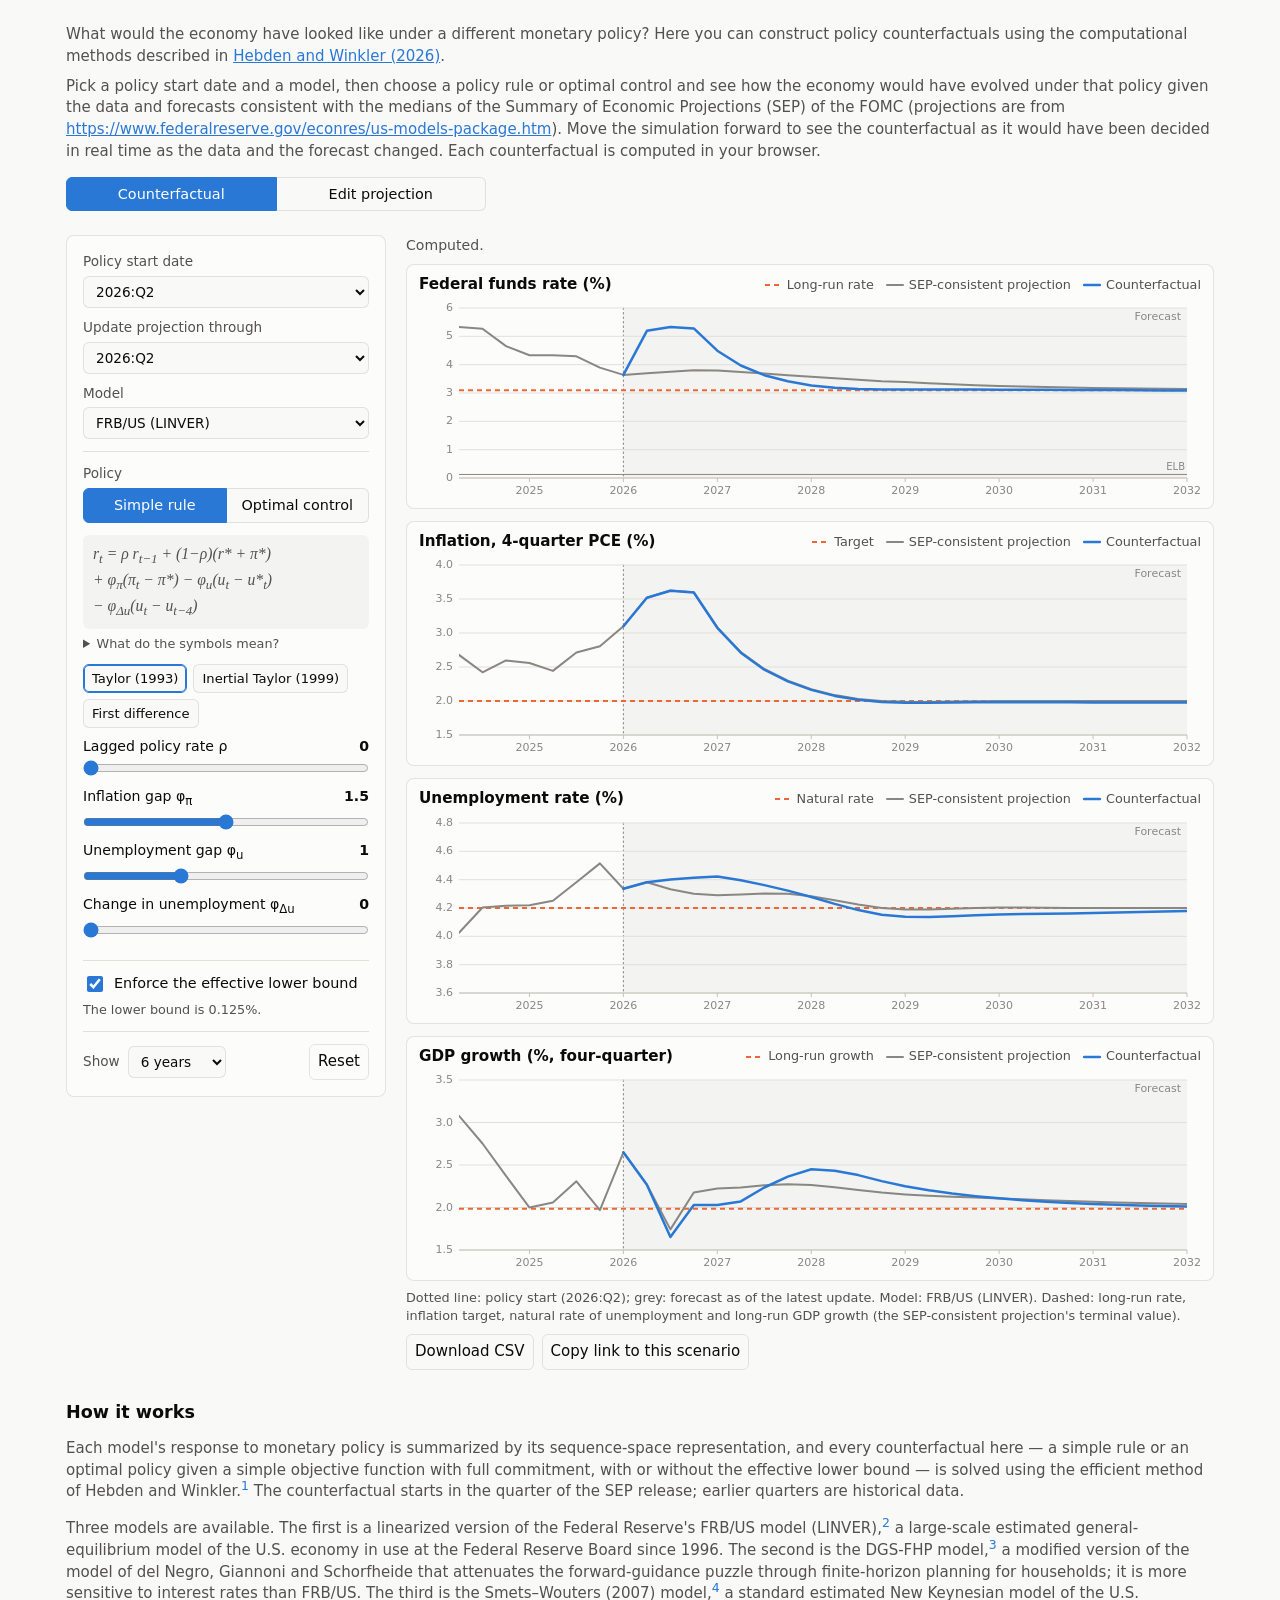
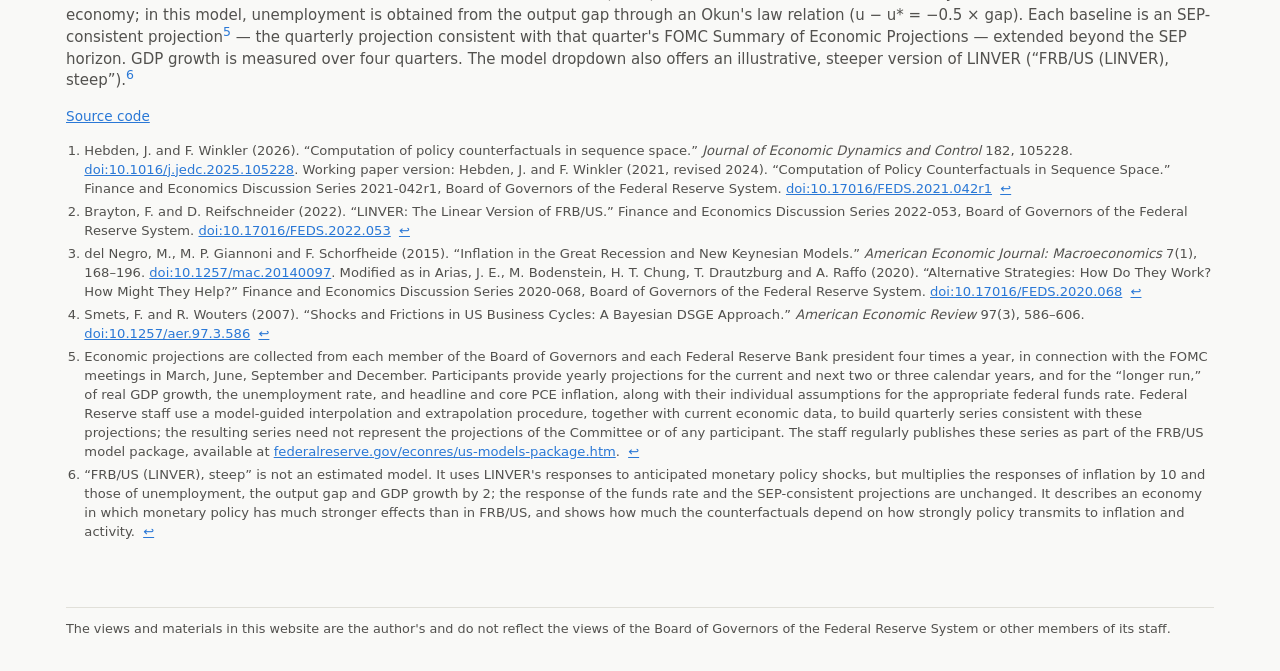
==== commit c6639ffe: "Steep LINVER: name, explanatory footnote, and model order (DGS-FHP, SW, LINVER, LINVER steep) Also f" ====
--- a/web/index.html
+++ b/web/index.html
@@ -191,8 +191,9 @@
     a standard estimated New Keynesian model of the U.S. economy; in this model, unemployment is obtained from
     the output gap through an Okun's law relation (u − u* = −0.5 × gap). Each baseline is an SEP-consistent
     projection<sup><a href="#fn-sep" id="fnref-sep">5</a></sup> — the quarterly projection consistent with
-    that quarter's FOMC Summary of Economic Projections — extended beyond the SEP horizon; GDP growth is
-    quarterly and annualized.</p>
+    that quarter's FOMC Summary of Economic Projections — extended beyond the SEP horizon. GDP growth is
+    measured over four quarters. The model dropdown also offers an illustrative, steeper version of LINVER
+    (“FRB/US (LINVER), steep”).<sup><a href="#fn-steep" id="fnref-steep">6</a></sup></p>
   <p class="cite"><a href="https://github.com/fwnklr/policy_interactive" target="_blank" rel="noopener noreferrer">Source code</a></p>
   <ol class="footnotes">
     <li id="fn-hw">Hebden, J. and F. Winkler (2026). “Computation of policy counterfactuals in sequence
@@ -226,6 +227,12 @@
       publishes these series as part of the FRB/US model package, available at
       <a href="https://www.federalreserve.gov/econres/us-models-package.htm" target="_blank" rel="noopener noreferrer">federalreserve.gov/econres/us-models-package.htm</a>.
       <a href="#fnref-sep" class="fn-back" aria-label="Back to text">↩</a></li>
+    <li id="fn-steep">“FRB/US (LINVER), steep” is not an estimated model. It uses LINVER's responses to anticipated
+      monetary policy shocks, but multiplies the responses of inflation by 10 and those of unemployment, the output
+      gap and GDP growth by 2; the response of the funds rate and the SEP-consistent projections are unchanged. It
+      describes an economy in which monetary policy has much stronger effects than in FRB/US, and shows how much the
+      counterfactuals depend on how strongly policy transmits to inflation and activity.
+      <a href="#fnref-steep" class="fn-back" aria-label="Back to text">↩</a></li>
   </ol>
 </section>
 
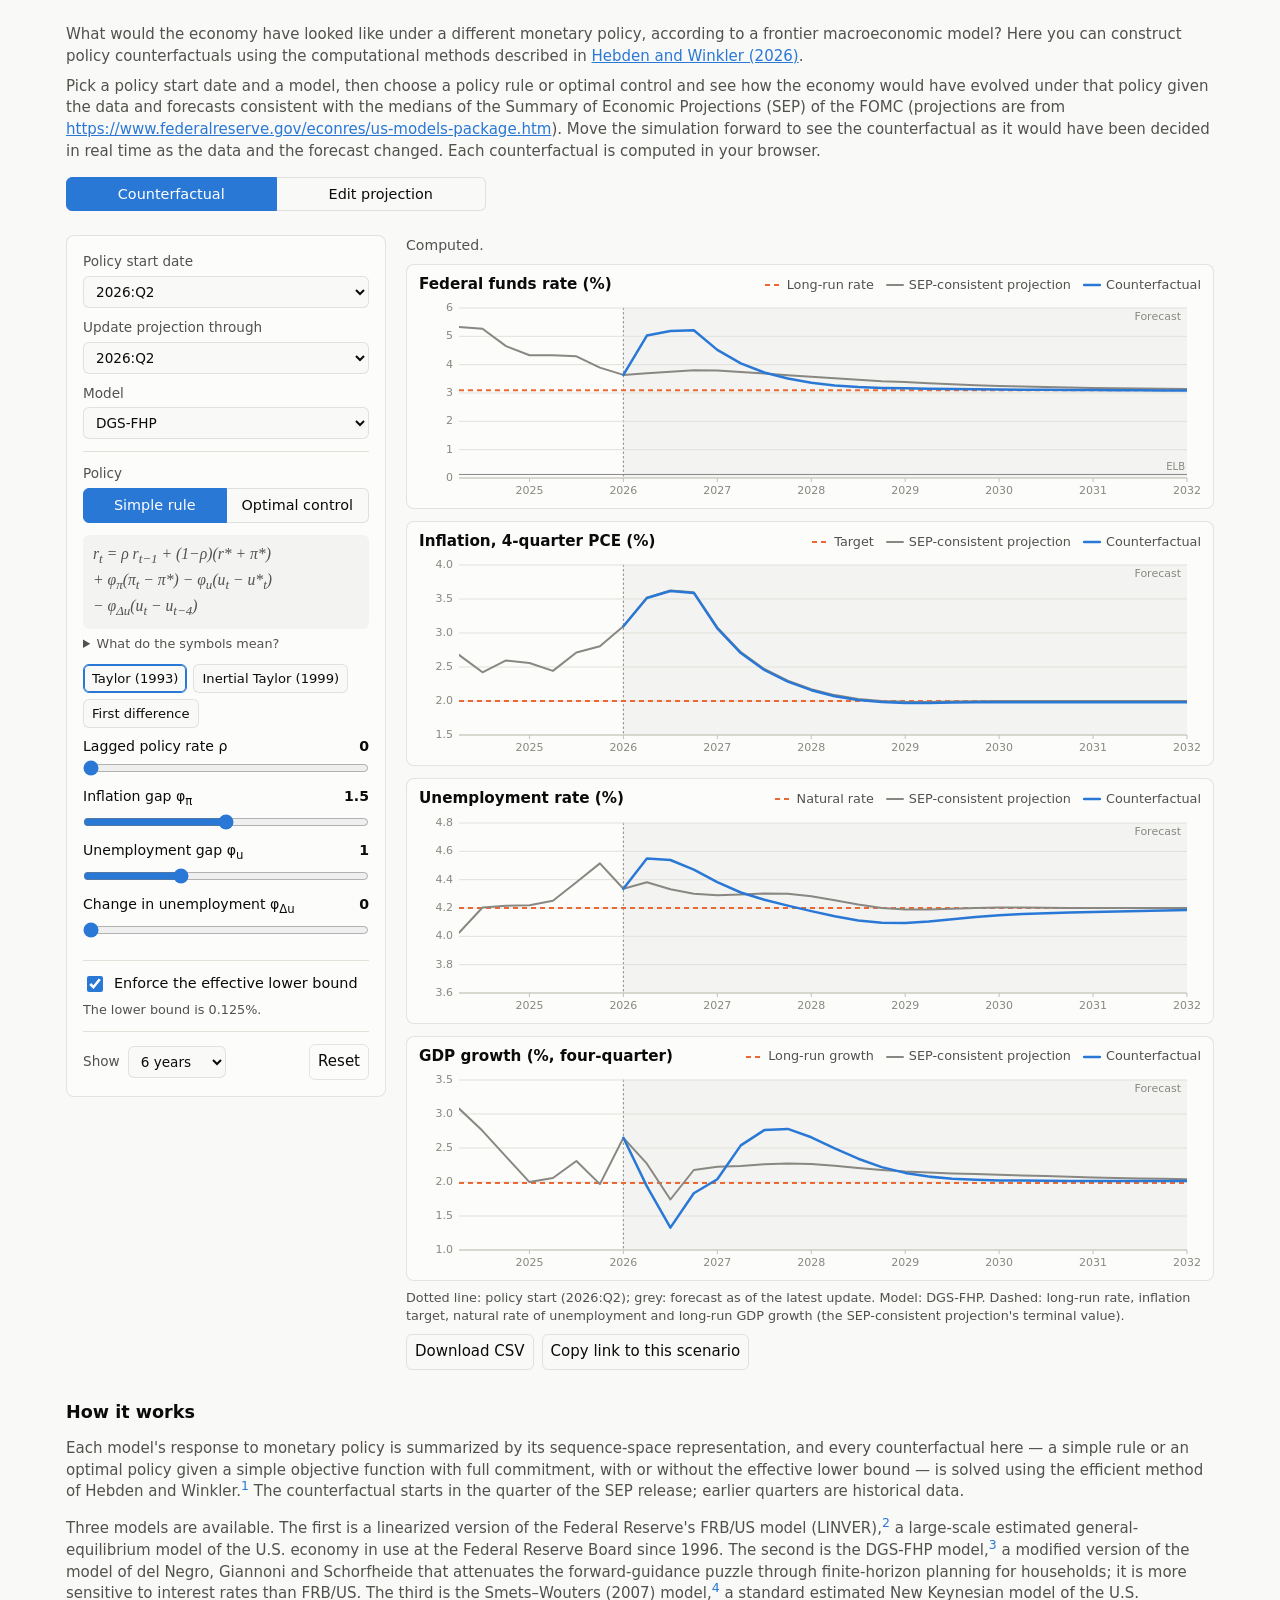
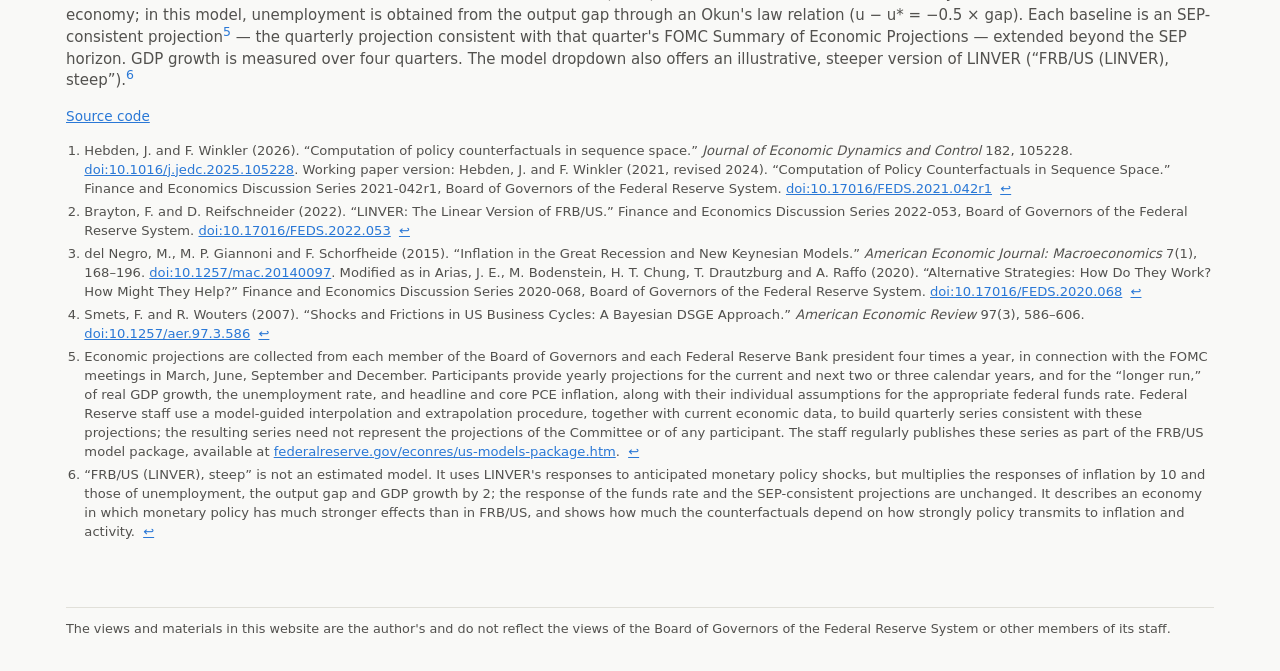
==== commit 58fabcf0: "Header: add 'according to a frontier macroeconomic model' Co-Authored-By: Claude Sonnet 5.5 <noreply" ====
--- a/web/index.html
+++ b/web/index.html
@@ -11,7 +11,7 @@
 <body>
 <header class="site">
   <h1 class="sr">Policy counterfactuals</h1>   <!-- visually hidden; kept as the page heading for screen readers -->
-  <p class="lede">What would the economy have looked like under a different monetary policy? Here you
+  <p class="lede">What would the economy have looked like under a different monetary policy, according to a frontier macroeconomic model? Here you
     can construct policy counterfactuals using the computational methods described in
     <a href="https://doi.org/10.1016/j.jedc.2025.105228" target="_blank" rel="noopener noreferrer">Hebden and Winkler (2026)</a>.</p>
   <p class="lede">Pick a policy start date and a model, then choose a policy rule or optimal control and see how the
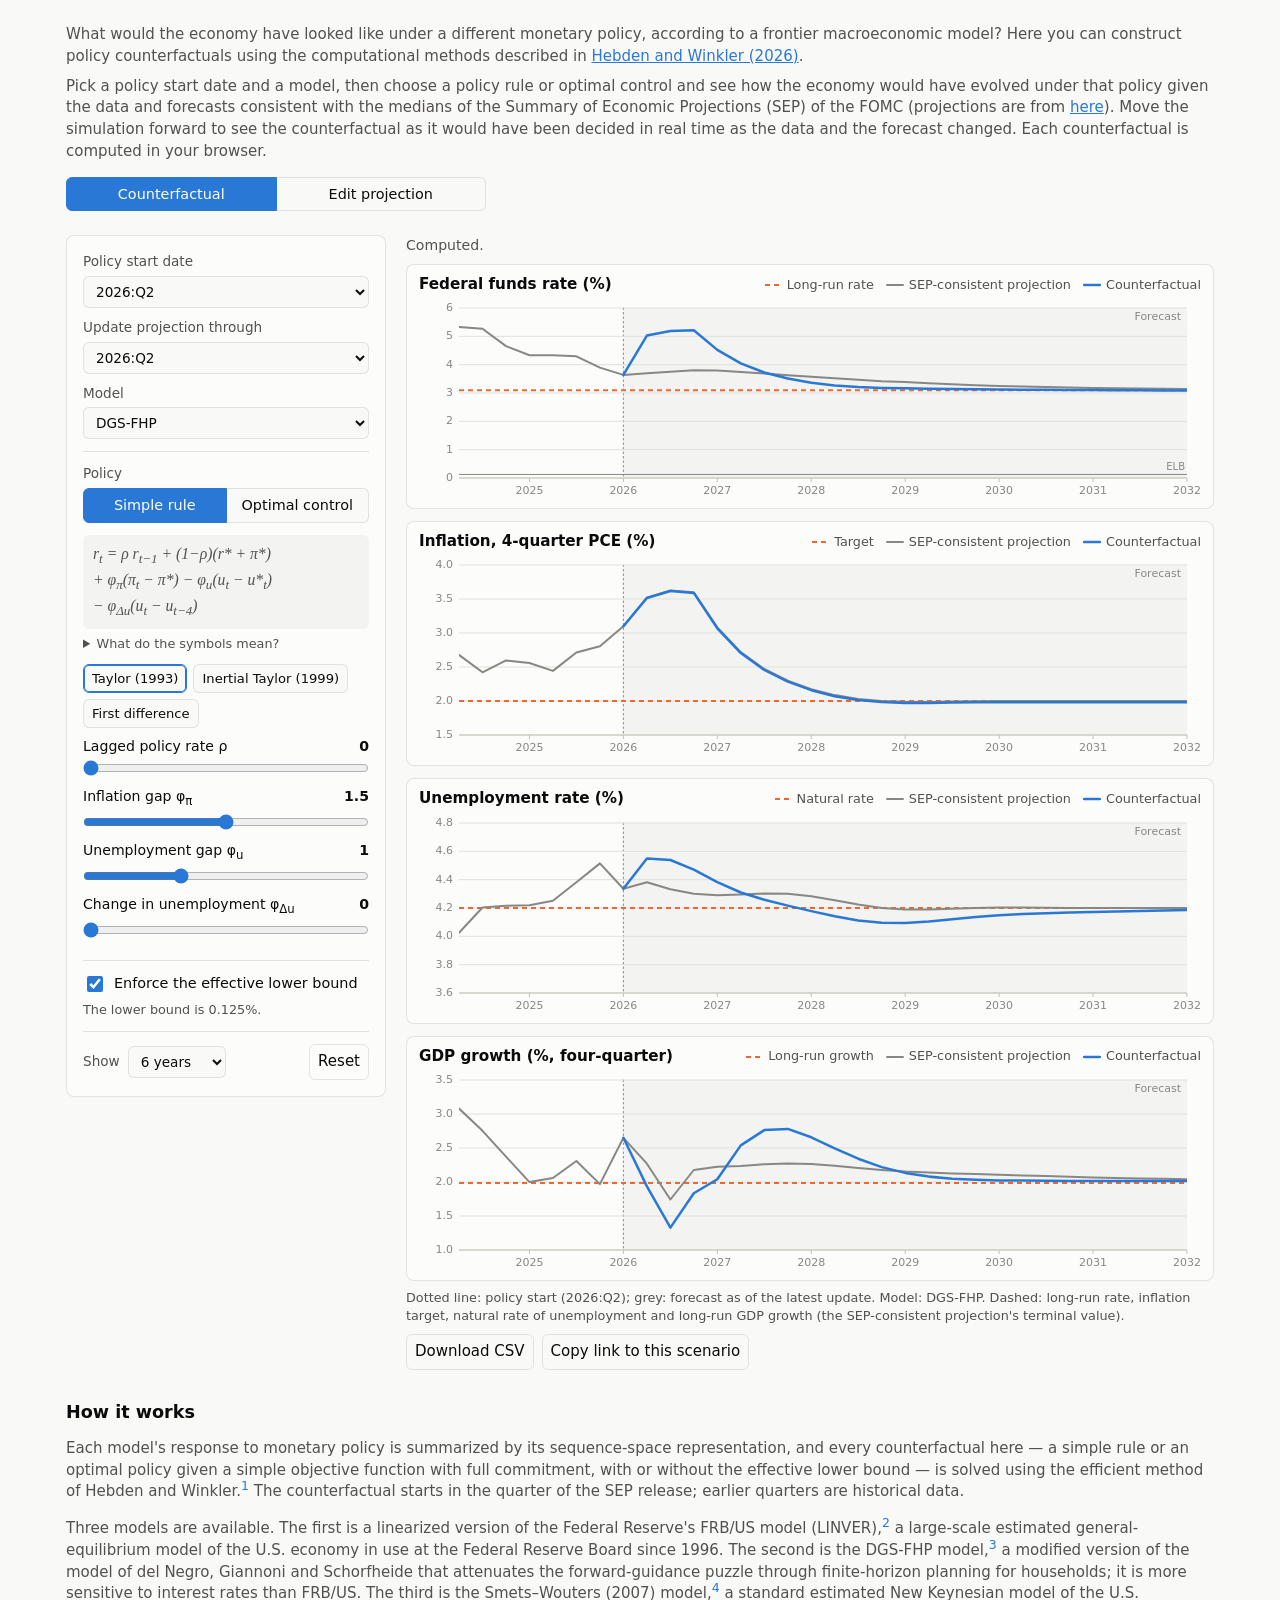
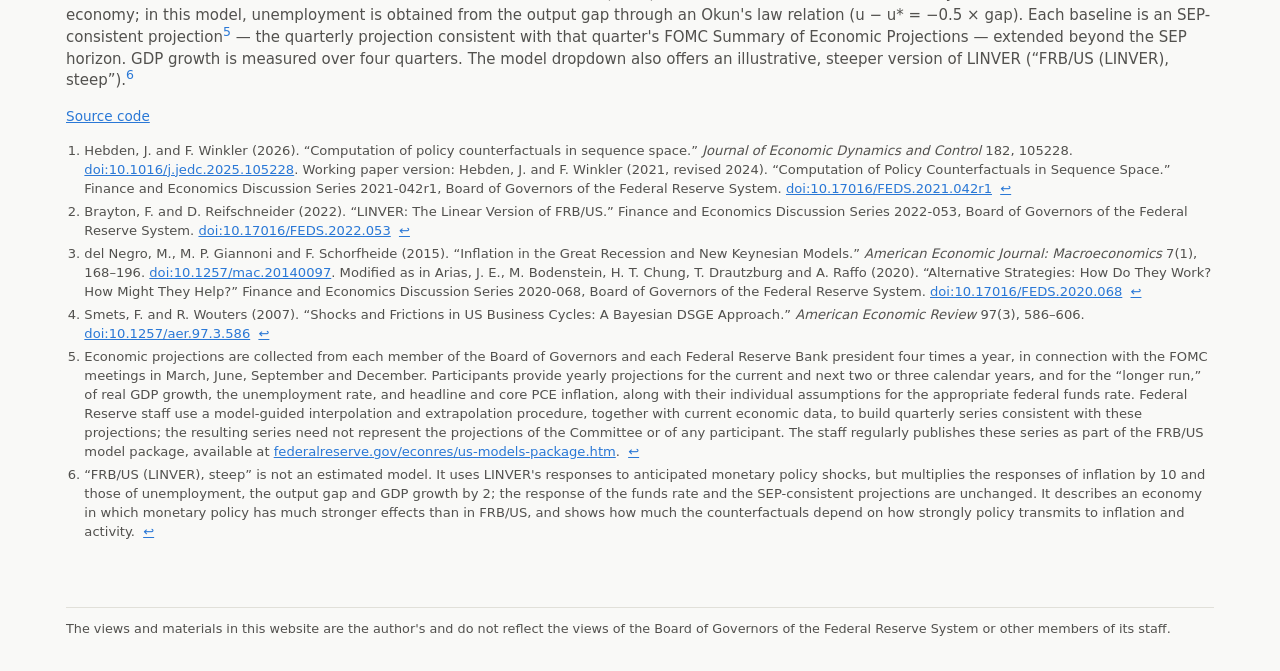
==== commit 054ed854: "Shorten projections link to 'here' Co-Authored-By: Claude Sonnet 5.5 <noreply@anthropic.com>" ====
--- a/web/index.html
+++ b/web/index.html
@@ -17,7 +17,7 @@
   <p class="lede">Pick a policy start date and a model, then choose a policy rule or optimal control and see how the
     economy would have evolved under that policy given the data and forecasts consistent with the medians of the
     Summary of Economic Projections (SEP) of the FOMC (projections are from
-    <a href="https://www.federalreserve.gov/econres/us-models-package.htm" target="_blank" rel="noopener noreferrer">https://www.federalreserve.gov/econres/us-models-package.htm</a>). Move the simulation forward to see the counterfactual as it
+    <a href="https://www.federalreserve.gov/econres/us-models-package.htm" target="_blank" rel="noopener noreferrer">here</a>). Move the simulation forward to see the counterfactual as it
     would have been decided in real time as the data and the forecast changed. Each counterfactual is computed in
     your browser.</p>
   <fieldset class="segmented modes">
